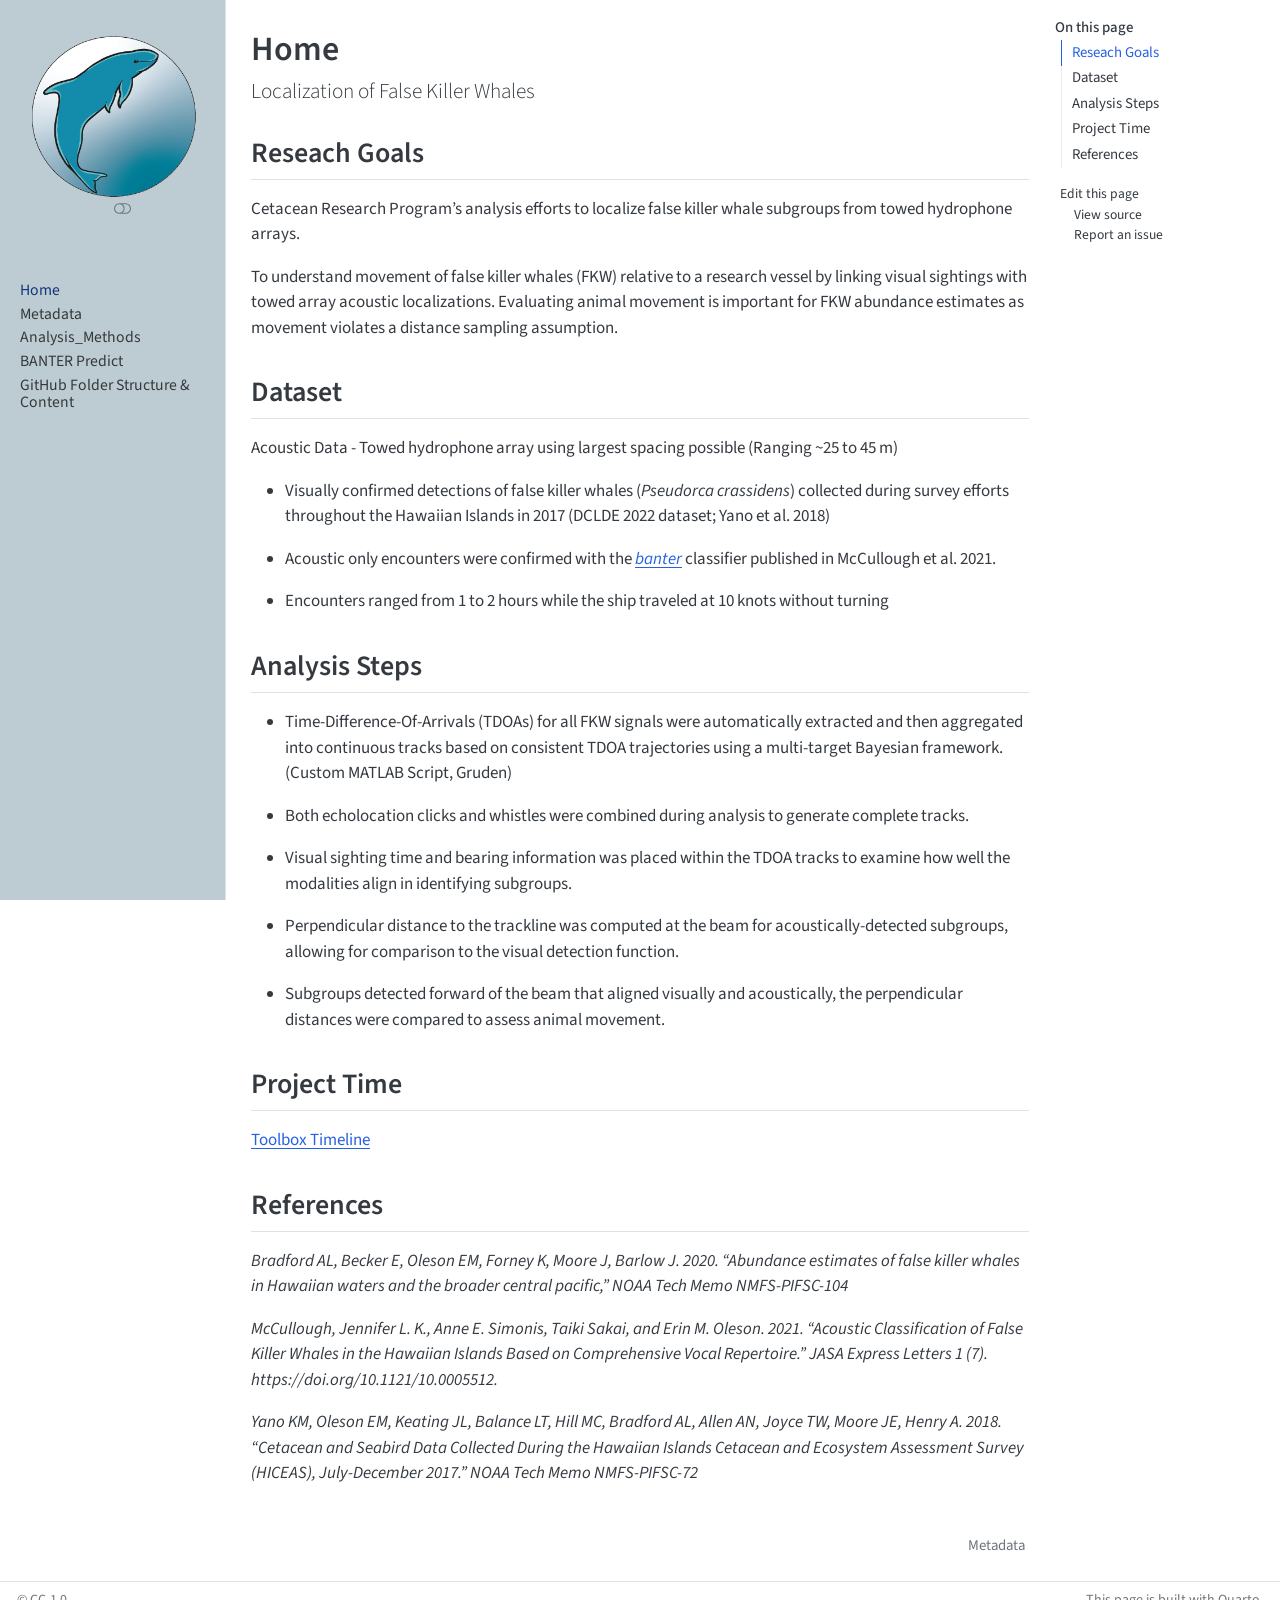
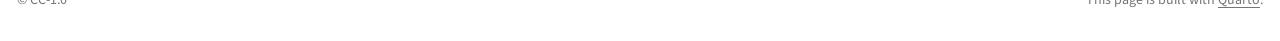
==== index.html @ 3f6ac096 "Built site for gh-pages" ====
<!DOCTYPE html>
<html xmlns="http://www.w3.org/1999/xhtml" lang="en" xml:lang="en"><head>

<meta charset="utf-8">
<meta name="generator" content="quarto-1.6.42">

<meta name="viewport" content="width=device-width, initial-scale=1.0, user-scalable=yes">


<title>Home – CRP_PC_TowedArray</title>
<style>
code{white-space: pre-wrap;}
span.smallcaps{font-variant: small-caps;}
div.columns{display: flex; gap: min(4vw, 1.5em);}
div.column{flex: auto; overflow-x: auto;}
div.hanging-indent{margin-left: 1.5em; text-indent: -1.5em;}
ul.task-list{list-style: none;}
ul.task-list li input[type="checkbox"] {
  width: 0.8em;
  margin: 0 0.8em 0.2em -1em; /* quarto-specific, see https://github.com/quarto-dev/quarto-cli/issues/4556 */ 
  vertical-align: middle;
}
</style>


<script src="site_libs/quarto-nav/quarto-nav.js"></script>
<script src="site_libs/clipboard/clipboard.min.js"></script>
<script src="site_libs/quarto-search/autocomplete.umd.js"></script>
<script src="site_libs/quarto-search/fuse.min.js"></script>
<script src="site_libs/quarto-search/quarto-search.js"></script>
<meta name="quarto:offset" content="./">
<link href="./content/Metadata.html" rel="next">
<link href="./images/favicon.ico" rel="icon">
<script src="site_libs/quarto-html/quarto.js"></script>
<script src="site_libs/quarto-html/popper.min.js"></script>
<script src="site_libs/quarto-html/tippy.umd.min.js"></script>
<script src="site_libs/quarto-html/anchor.min.js"></script>
<link href="site_libs/quarto-html/tippy.css" rel="stylesheet">
<link href="site_libs/quarto-html/quarto-syntax-highlighting-2f5df379a58b258e96c21c0638c20c03.css" rel="stylesheet" class="quarto-color-scheme" id="quarto-text-highlighting-styles">
<link href="site_libs/quarto-html/quarto-syntax-highlighting-dark-b53751a350365c71b6c909e95f209ed1.css" rel="prefetch" class="quarto-color-scheme quarto-color-alternate" id="quarto-text-highlighting-styles">
<script src="site_libs/bootstrap/bootstrap.min.js"></script>
<link href="site_libs/bootstrap/bootstrap-icons.css" rel="stylesheet">
<link href="site_libs/bootstrap/bootstrap-c954434390cb02e179eb12a28457c295.min.css" rel="stylesheet" append-hash="true" class="quarto-color-scheme" id="quarto-bootstrap" data-mode="light">
<link href="site_libs/bootstrap/bootstrap-dark-0045eb1c33f61f19c2496553aa0e9380.min.css" rel="prefetch" append-hash="true" class="quarto-color-scheme quarto-color-alternate" id="quarto-bootstrap" data-mode="dark">
<script id="quarto-search-options" type="application/json">{
  "location": "sidebar",
  "copy-button": false,
  "collapse-after": 3,
  "panel-placement": "start",
  "type": "textbox",
  "limit": 50,
  "keyboard-shortcut": [
    "f",
    "/",
    "s"
  ],
  "show-item-context": false,
  "language": {
    "search-no-results-text": "No results",
    "search-matching-documents-text": "matching documents",
    "search-copy-link-title": "Copy link to search",
    "search-hide-matches-text": "Hide additional matches",
    "search-more-match-text": "more match in this document",
    "search-more-matches-text": "more matches in this document",
    "search-clear-button-title": "Clear",
    "search-text-placeholder": "",
    "search-detached-cancel-button-title": "Cancel",
    "search-submit-button-title": "Submit",
    "search-label": "Search"
  }
}</script>


</head>

<body class="nav-sidebar docked">

<div id="quarto-search-results"></div>
  <header id="quarto-header" class="headroom fixed-top">
  <nav class="quarto-secondary-nav">
    <div class="container-fluid d-flex">
      <button type="button" class="quarto-btn-toggle btn" data-bs-toggle="collapse" role="button" data-bs-target=".quarto-sidebar-collapse-item" aria-controls="quarto-sidebar" aria-expanded="false" aria-label="Toggle sidebar navigation" onclick="if (window.quartoToggleHeadroom) { window.quartoToggleHeadroom(); }">
        <i class="bi bi-layout-text-sidebar-reverse"></i>
      </button>
        <nav class="quarto-page-breadcrumbs" aria-label="breadcrumb"><ol class="breadcrumb"><li class="breadcrumb-item"><a href="./index.html">Home</a></li></ol></nav>
        <a class="flex-grow-1" role="navigation" data-bs-toggle="collapse" data-bs-target=".quarto-sidebar-collapse-item" aria-controls="quarto-sidebar" aria-expanded="false" aria-label="Toggle sidebar navigation" onclick="if (window.quartoToggleHeadroom) { window.quartoToggleHeadroom(); }">      
        </a>
      <button type="button" class="btn quarto-search-button" aria-label="Search" onclick="window.quartoOpenSearch();">
        <i class="bi bi-search"></i>
      </button>
    </div>
  </nav>
</header>
<!-- content -->
<div id="quarto-content" class="quarto-container page-columns page-rows-contents page-layout-full">
<!-- sidebar -->
  <nav id="quarto-sidebar" class="sidebar collapse collapse-horizontal quarto-sidebar-collapse-item sidebar-navigation docked overflow-auto">
    <div class="pt-lg-2 mt-2 text-center sidebar-header">
      <a href="./index.html" class="sidebar-logo-link">
      <img src="./images/FKW_OnlyWRing.png" alt="" class="sidebar-logo py-0 d-lg-inline d-none">
      </a>
      <div class="sidebar-tools-main tools-wide">
    <a href="https://www.fisheries.noaa.gov/pacific-islands/population-assessments/passive-acoustics-pacific-islands" title="NOAA Fisheries PIFSC - Passive Acoustic Monitoring" class="quarto-navigation-tool px-1" aria-label="NOAA Fisheries PIFSC - Passive Acoustic Monitoring" target="_blank"><i class="bi bi-globe"></i></a>
    <a href="https://github.com/SAEL-SWFSC/PAM_template_ResearchCompendium" title="NMFS PAM SI Research Compendium Template" class="quarto-navigation-tool px-1" aria-label="NMFS PAM SI Research Compendium Template" target="_blank"><i class="bi bi-github"></i></a>
  <a href="" class="quarto-color-scheme-toggle quarto-navigation-tool  px-1" onclick="window.quartoToggleColorScheme(); return false;" title="Toggle dark mode"><i class="bi"></i></a>
</div>
      </div>
        <div class="mt-2 flex-shrink-0 align-items-center">
        <div class="sidebar-search">
        <div id="quarto-search" class="" title="Search"></div>
        </div>
        </div>
    <div class="sidebar-menu-container"> 
    <ul class="list-unstyled mt-1">
        <li class="sidebar-item">
  <div class="sidebar-item-container"> 
  <a href="./index.html" class="sidebar-item-text sidebar-link active">
 <span class="menu-text">Home</span></a>
  </div>
</li>
        <li class="sidebar-item">
  <div class="sidebar-item-container"> 
  <a href="./content/Metadata.html" class="sidebar-item-text sidebar-link">
 <span class="menu-text">Metadata</span></a>
  </div>
</li>
        <li class="sidebar-item">
  <div class="sidebar-item-container"> 
  <a href="./content/Analysis_Methods.html" class="sidebar-item-text sidebar-link">
 <span class="menu-text">Analysis_Methods</span></a>
  </div>
</li>
        <li class="sidebar-item">
  <div class="sidebar-item-container"> 
  <a href="./content/BANTER_Predict.html" class="sidebar-item-text sidebar-link">
 <span class="menu-text">BANTER Predict</span></a>
  </div>
</li>
        <li class="sidebar-item">
  <div class="sidebar-item-container"> 
  <a href="./content/folderStructure.html" class="sidebar-item-text sidebar-link">
 <span class="menu-text">GitHub Folder Structure &amp; Content</span></a>
  </div>
</li>
    </ul>
    </div>
</nav>
<div id="quarto-sidebar-glass" class="quarto-sidebar-collapse-item" data-bs-toggle="collapse" data-bs-target=".quarto-sidebar-collapse-item"></div>
<!-- margin-sidebar -->
    <div id="quarto-margin-sidebar" class="sidebar margin-sidebar">
        <nav id="TOC" role="doc-toc" class="toc-active">
    <h2 id="toc-title">On this page</h2>
   
  <ul>
  <li><a href="#reseach-goals" id="toc-reseach-goals" class="nav-link active" data-scroll-target="#reseach-goals">Reseach Goals</a></li>
  <li><a href="#dataset" id="toc-dataset" class="nav-link" data-scroll-target="#dataset">Dataset</a></li>
  <li><a href="#analysis-steps" id="toc-analysis-steps" class="nav-link" data-scroll-target="#analysis-steps">Analysis Steps</a></li>
  <li><a href="#project-time" id="toc-project-time" class="nav-link" data-scroll-target="#project-time">Project Time</a></li>
  <li><a href="#references" id="toc-references" class="nav-link" data-scroll-target="#references">References</a></li>
  </ul>
<div class="toc-actions"><ul><li><a href="https://github.com/noaa-pifsc/CRP_PC_TowedArray/edit/main/index.qmd" class="toc-action"><i class="bi bi-github"></i>Edit this page</a></li><li><a href="https://github.com/noaa-pifsc/CRP_PC_TowedArray/blob/main/index.qmd" class="toc-action"><i class="bi empty"></i>View source</a></li><li><a href="https://github.com/noaa-pifsc/CRP_PC_TowedArray/issues/new" class="toc-action"><i class="bi empty"></i>Report an issue</a></li></ul></div></nav>
    </div>
<!-- main -->
<main class="content column-body" id="quarto-document-content">

<header id="title-block-header" class="quarto-title-block default">
<div class="quarto-title">
<h1 class="title">Home</h1>
<p class="subtitle lead">Localization of False Killer Whales</p>
</div>



<div class="quarto-title-meta column-body">

    
  
    
  </div>
  


</header>


<section id="reseach-goals" class="level2">
<h2 class="anchored" data-anchor-id="reseach-goals">Reseach Goals</h2>
<p>Cetacean Research Program’s analysis efforts to localize false killer whale subgroups from towed hydrophone arrays.</p>
<p>To understand movement of false killer whales (FKW) relative to a research vessel by linking visual sightings with towed array acoustic localizations. Evaluating animal movement is important for FKW abundance estimates as movement violates a distance sampling assumption.</p>
</section>
<section id="dataset" class="level2">
<h2 class="anchored" data-anchor-id="dataset">Dataset</h2>
<p>Acoustic Data - Towed hydrophone array using largest spacing possible (Ranging ~25 to 45 m)</p>
<ul>
<li><p>Visually confirmed detections of false killer whales (<em>Pseudorca crassidens</em>) collected during survey efforts throughout the Hawaiian Islands in 2017 (DCLDE 2022 dataset; Yano et al.&nbsp;2018)</p></li>
<li><p>Acoustic only encounters were confirmed with the <a href="https://github.com/EricArcher/banter" target="_blank"><em>banter</em></a> classifier published in McCullough et al.&nbsp;2021.</p></li>
<li><p>Encounters ranged from 1 to 2 hours while the ship traveled at 10 knots without turning</p></li>
</ul>
</section>
<section id="analysis-steps" class="level2">
<h2 class="anchored" data-anchor-id="analysis-steps">Analysis Steps</h2>
<ul>
<li><p>Time-Difference-Of-Arrivals (TDOAs) for all FKW signals were automatically extracted and then aggregated into continuous tracks based on consistent TDOA trajectories using a multi-target Bayesian framework. (Custom MATLAB Script, Gruden)</p></li>
<li><p>Both echolocation clicks and whistles were combined during analysis to generate complete tracks.</p></li>
<li><p>Visual sighting time and bearing information was placed within the TDOA tracks to examine how well the modalities align in identifying subgroups.</p></li>
<li><p>Perpendicular distance to the trackline was computed at the beam for acoustically-detected subgroups, allowing for comparison to the visual detection function.</p></li>
<li><p>Subgroups detected forward of the beam that aligned visually and acoustically, the perpendicular distances were compared to assess animal movement.</p></li>
</ul>
</section>
<section id="project-time" class="level2">
<h2 class="anchored" data-anchor-id="project-time">Project Time</h2>
<p><a href="https://docs.google.com/spreadsheets/d/160qWi3AINYFSISzhsMcmii3Qch1bzGty5HJ6ZO4q4L4/edit?usp=sharing" target="_blank">Toolbox Timeline</a><br>
</p>
</section>
<section id="references" class="level2">
<h2 class="anchored" data-anchor-id="references">References</h2>
<p><em>Bradford AL, Becker E, Oleson EM, Forney K, Moore J, Barlow J. 2020. “Abundance estimates of false killer whales in Hawaiian waters and the broader central pacific,” NOAA Tech Memo NMFS-PIFSC-104</em></p>
<p><em>McCullough, Jennifer L. K., Anne E. Simonis, Taiki Sakai, and Erin M. Oleson. 2021. “Acoustic Classification of False Killer Whales in the Hawaiian Islands Based on Comprehensive Vocal Repertoire.” JASA Express Letters 1 (7). https://doi.org/10.1121/10.0005512.</em></p>
<p><em>Yano KM, Oleson EM, Keating JL, Balance LT, Hill MC, Bradford AL, Allen AN, Joyce TW, Moore JE, Henry A. 2018. “Cetacean and Seabird Data Collected During the Hawaiian Islands Cetacean and Ecosystem Assessment Survey (HICEAS), July-December 2017.” NOAA Tech Memo NMFS-PIFSC-72</em></p>


</section>

</main> <!-- /main -->
<script id="quarto-html-after-body" type="application/javascript">
window.document.addEventListener("DOMContentLoaded", function (event) {
  const toggleBodyColorMode = (bsSheetEl) => {
    const mode = bsSheetEl.getAttribute("data-mode");
    const bodyEl = window.document.querySelector("body");
    if (mode === "dark") {
      bodyEl.classList.add("quarto-dark");
      bodyEl.classList.remove("quarto-light");
    } else {
      bodyEl.classList.add("quarto-light");
      bodyEl.classList.remove("quarto-dark");
    }
  }
  const toggleBodyColorPrimary = () => {
    const bsSheetEl = window.document.querySelector("link#quarto-bootstrap");
    if (bsSheetEl) {
      toggleBodyColorMode(bsSheetEl);
    }
  }
  toggleBodyColorPrimary();  
  const disableStylesheet = (stylesheets) => {
    for (let i=0; i < stylesheets.length; i++) {
      const stylesheet = stylesheets[i];
      stylesheet.rel = 'prefetch';
    }
  }
  const enableStylesheet = (stylesheets) => {
    for (let i=0; i < stylesheets.length; i++) {
      const stylesheet = stylesheets[i];
      stylesheet.rel = 'stylesheet';
    }
  }
  const manageTransitions = (selector, allowTransitions) => {
    const els = window.document.querySelectorAll(selector);
    for (let i=0; i < els.length; i++) {
      const el = els[i];
      if (allowTransitions) {
        el.classList.remove('notransition');
      } else {
        el.classList.add('notransition');
      }
    }
  }
  const toggleGiscusIfUsed = (isAlternate, darkModeDefault) => {
    const baseTheme = document.querySelector('#giscus-base-theme')?.value ?? 'light';
    const alternateTheme = document.querySelector('#giscus-alt-theme')?.value ?? 'dark';
    let newTheme = '';
    if(darkModeDefault) {
      newTheme = isAlternate ? baseTheme : alternateTheme;
    } else {
      newTheme = isAlternate ? alternateTheme : baseTheme;
    }
    const changeGiscusTheme = () => {
      // From: https://github.com/giscus/giscus/issues/336
      const sendMessage = (message) => {
        const iframe = document.querySelector('iframe.giscus-frame');
        if (!iframe) return;
        iframe.contentWindow.postMessage({ giscus: message }, 'https://giscus.app');
      }
      sendMessage({
        setConfig: {
          theme: newTheme
        }
      });
    }
    const isGiscussLoaded = window.document.querySelector('iframe.giscus-frame') !== null;
    if (isGiscussLoaded) {
      changeGiscusTheme();
    }
  }
  const toggleColorMode = (alternate) => {
    // Switch the stylesheets
    const alternateStylesheets = window.document.querySelectorAll('link.quarto-color-scheme.quarto-color-alternate');
    manageTransitions('#quarto-margin-sidebar .nav-link', false);
    if (alternate) {
      enableStylesheet(alternateStylesheets);
      for (const sheetNode of alternateStylesheets) {
        if (sheetNode.id === "quarto-bootstrap") {
          toggleBodyColorMode(sheetNode);
        }
      }
    } else {
      disableStylesheet(alternateStylesheets);
      toggleBodyColorPrimary();
    }
    manageTransitions('#quarto-margin-sidebar .nav-link', true);
    // Switch the toggles
    const toggles = window.document.querySelectorAll('.quarto-color-scheme-toggle');
    for (let i=0; i < toggles.length; i++) {
      const toggle = toggles[i];
      if (toggle) {
        if (alternate) {
          toggle.classList.add("alternate");     
        } else {
          toggle.classList.remove("alternate");
        }
      }
    }
    // Hack to workaround the fact that safari doesn't
    // properly recolor the scrollbar when toggling (#1455)
    if (navigator.userAgent.indexOf('Safari') > 0 && navigator.userAgent.indexOf('Chrome') == -1) {
      manageTransitions("body", false);
      window.scrollTo(0, 1);
      setTimeout(() => {
        window.scrollTo(0, 0);
        manageTransitions("body", true);
      }, 40);  
    }
  }
  const isFileUrl = () => { 
    return window.location.protocol === 'file:';
  }
  const hasAlternateSentinel = () => {  
    let styleSentinel = getColorSchemeSentinel();
    if (styleSentinel !== null) {
      return styleSentinel === "alternate";
    } else {
      return false;
    }
  }
  const setStyleSentinel = (alternate) => {
    const value = alternate ? "alternate" : "default";
    if (!isFileUrl()) {
      window.localStorage.setItem("quarto-color-scheme", value);
    } else {
      localAlternateSentinel = value;
    }
  }
  const getColorSchemeSentinel = () => {
    if (!isFileUrl()) {
      const storageValue = window.localStorage.getItem("quarto-color-scheme");
      return storageValue != null ? storageValue : localAlternateSentinel;
    } else {
      return localAlternateSentinel;
    }
  }
  const darkModeDefault = false;
  let localAlternateSentinel = darkModeDefault ? 'alternate' : 'default';
  // Dark / light mode switch
  window.quartoToggleColorScheme = () => {
    // Read the current dark / light value 
    let toAlternate = !hasAlternateSentinel();
    toggleColorMode(toAlternate);
    setStyleSentinel(toAlternate);
    toggleGiscusIfUsed(toAlternate, darkModeDefault);
  };
  // Ensure there is a toggle, if there isn't float one in the top right
  if (window.document.querySelector('.quarto-color-scheme-toggle') === null) {
    const a = window.document.createElement('a');
    a.classList.add('top-right');
    a.classList.add('quarto-color-scheme-toggle');
    a.href = "";
    a.onclick = function() { try { window.quartoToggleColorScheme(); } catch {} return false; };
    const i = window.document.createElement("i");
    i.classList.add('bi');
    a.appendChild(i);
    window.document.body.appendChild(a);
  }
  // Switch to dark mode if need be
  if (hasAlternateSentinel()) {
    toggleColorMode(true);
  } else {
    toggleColorMode(false);
  }
  const icon = "";
  const anchorJS = new window.AnchorJS();
  anchorJS.options = {
    placement: 'right',
    icon: icon
  };
  anchorJS.add('.anchored');
  const isCodeAnnotation = (el) => {
    for (const clz of el.classList) {
      if (clz.startsWith('code-annotation-')) {                     
        return true;
      }
    }
    return false;
  }
  const onCopySuccess = function(e) {
    // button target
    const button = e.trigger;
    // don't keep focus
    button.blur();
    // flash "checked"
    button.classList.add('code-copy-button-checked');
    var currentTitle = button.getAttribute("title");
    button.setAttribute("title", "Copied!");
    let tooltip;
    if (window.bootstrap) {
      button.setAttribute("data-bs-toggle", "tooltip");
      button.setAttribute("data-bs-placement", "left");
      button.setAttribute("data-bs-title", "Copied!");
      tooltip = new bootstrap.Tooltip(button, 
        { trigger: "manual", 
          customClass: "code-copy-button-tooltip",
          offset: [0, -8]});
      tooltip.show();    
    }
    setTimeout(function() {
      if (tooltip) {
        tooltip.hide();
        button.removeAttribute("data-bs-title");
        button.removeAttribute("data-bs-toggle");
        button.removeAttribute("data-bs-placement");
      }
      button.setAttribute("title", currentTitle);
      button.classList.remove('code-copy-button-checked');
    }, 1000);
    // clear code selection
    e.clearSelection();
  }
  const getTextToCopy = function(trigger) {
      const codeEl = trigger.previousElementSibling.cloneNode(true);
      for (const childEl of codeEl.children) {
        if (isCodeAnnotation(childEl)) {
          childEl.remove();
        }
      }
      return codeEl.innerText;
  }
  const clipboard = new window.ClipboardJS('.code-copy-button:not([data-in-quarto-modal])', {
    text: getTextToCopy
  });
  clipboard.on('success', onCopySuccess);
  if (window.document.getElementById('quarto-embedded-source-code-modal')) {
    const clipboardModal = new window.ClipboardJS('.code-copy-button[data-in-quarto-modal]', {
      text: getTextToCopy,
      container: window.document.getElementById('quarto-embedded-source-code-modal')
    });
    clipboardModal.on('success', onCopySuccess);
  }
    var localhostRegex = new RegExp(/^(?:http|https):\/\/localhost\:?[0-9]*\//);
    var mailtoRegex = new RegExp(/^mailto:/);
      var filterRegex = new RegExp("https:\/\/scaling-robot-wgqml1r\.pages\.github\.io\/");
    var isInternal = (href) => {
        return filterRegex.test(href) || localhostRegex.test(href) || mailtoRegex.test(href);
    }
    // Inspect non-navigation links and adorn them if external
 	var links = window.document.querySelectorAll('a[href]:not(.nav-link):not(.navbar-brand):not(.toc-action):not(.sidebar-link):not(.sidebar-item-toggle):not(.pagination-link):not(.no-external):not([aria-hidden]):not(.dropdown-item):not(.quarto-navigation-tool):not(.about-link)');
    for (var i=0; i<links.length; i++) {
      const link = links[i];
      if (!isInternal(link.href)) {
        // undo the damage that might have been done by quarto-nav.js in the case of
        // links that we want to consider external
        if (link.dataset.originalHref !== undefined) {
          link.href = link.dataset.originalHref;
        }
      }
    }
  function tippyHover(el, contentFn, onTriggerFn, onUntriggerFn) {
    const config = {
      allowHTML: true,
      maxWidth: 500,
      delay: 100,
      arrow: false,
      appendTo: function(el) {
          return el.parentElement;
      },
      interactive: true,
      interactiveBorder: 10,
      theme: 'quarto',
      placement: 'bottom-start',
    };
    if (contentFn) {
      config.content = contentFn;
    }
    if (onTriggerFn) {
      config.onTrigger = onTriggerFn;
    }
    if (onUntriggerFn) {
      config.onUntrigger = onUntriggerFn;
    }
    window.tippy(el, config); 
  }
  const noterefs = window.document.querySelectorAll('a[role="doc-noteref"]');
  for (var i=0; i<noterefs.length; i++) {
    const ref = noterefs[i];
    tippyHover(ref, function() {
      // use id or data attribute instead here
      let href = ref.getAttribute('data-footnote-href') || ref.getAttribute('href');
      try { href = new URL(href).hash; } catch {}
      const id = href.replace(/^#\/?/, "");
      const note = window.document.getElementById(id);
      if (note) {
        return note.innerHTML;
      } else {
        return "";
      }
    });
  }
  const xrefs = window.document.querySelectorAll('a.quarto-xref');
  const processXRef = (id, note) => {
    // Strip column container classes
    const stripColumnClz = (el) => {
      el.classList.remove("page-full", "page-columns");
      if (el.children) {
        for (const child of el.children) {
          stripColumnClz(child);
        }
      }
    }
    stripColumnClz(note)
    if (id === null || id.startsWith('sec-')) {
      // Special case sections, only their first couple elements
      const container = document.createElement("div");
      if (note.children && note.children.length > 2) {
        container.appendChild(note.children[0].cloneNode(true));
        for (let i = 1; i < note.children.length; i++) {
          const child = note.children[i];
          if (child.tagName === "P" && child.innerText === "") {
            continue;
          } else {
            container.appendChild(child.cloneNode(true));
            break;
          }
        }
        if (window.Quarto?.typesetMath) {
          window.Quarto.typesetMath(container);
        }
        return container.innerHTML
      } else {
        if (window.Quarto?.typesetMath) {
          window.Quarto.typesetMath(note);
        }
        return note.innerHTML;
      }
    } else {
      // Remove any anchor links if they are present
      const anchorLink = note.querySelector('a.anchorjs-link');
      if (anchorLink) {
        anchorLink.remove();
      }
      if (window.Quarto?.typesetMath) {
        window.Quarto.typesetMath(note);
      }
      if (note.classList.contains("callout")) {
        return note.outerHTML;
      } else {
        return note.innerHTML;
      }
    }
  }
  for (var i=0; i<xrefs.length; i++) {
    const xref = xrefs[i];
    tippyHover(xref, undefined, function(instance) {
      instance.disable();
      let url = xref.getAttribute('href');
      let hash = undefined; 
      if (url.startsWith('#')) {
        hash = url;
      } else {
        try { hash = new URL(url).hash; } catch {}
      }
      if (hash) {
        const id = hash.replace(/^#\/?/, "");
        const note = window.document.getElementById(id);
        if (note !== null) {
          try {
            const html = processXRef(id, note.cloneNode(true));
            instance.setContent(html);
          } finally {
            instance.enable();
            instance.show();
          }
        } else {
          // See if we can fetch this
          fetch(url.split('#')[0])
          .then(res => res.text())
          .then(html => {
            const parser = new DOMParser();
            const htmlDoc = parser.parseFromString(html, "text/html");
            const note = htmlDoc.getElementById(id);
            if (note !== null) {
              const html = processXRef(id, note);
              instance.setContent(html);
            } 
          }).finally(() => {
            instance.enable();
            instance.show();
          });
        }
      } else {
        // See if we can fetch a full url (with no hash to target)
        // This is a special case and we should probably do some content thinning / targeting
        fetch(url)
        .then(res => res.text())
        .then(html => {
          const parser = new DOMParser();
          const htmlDoc = parser.parseFromString(html, "text/html");
          const note = htmlDoc.querySelector('main.content');
          if (note !== null) {
            // This should only happen for chapter cross references
            // (since there is no id in the URL)
            // remove the first header
            if (note.children.length > 0 && note.children[0].tagName === "HEADER") {
              note.children[0].remove();
            }
            const html = processXRef(null, note);
            instance.setContent(html);
          } 
        }).finally(() => {
          instance.enable();
          instance.show();
        });
      }
    }, function(instance) {
    });
  }
      let selectedAnnoteEl;
      const selectorForAnnotation = ( cell, annotation) => {
        let cellAttr = 'data-code-cell="' + cell + '"';
        let lineAttr = 'data-code-annotation="' +  annotation + '"';
        const selector = 'span[' + cellAttr + '][' + lineAttr + ']';
        return selector;
      }
      const selectCodeLines = (annoteEl) => {
        const doc = window.document;
        const targetCell = annoteEl.getAttribute("data-target-cell");
        const targetAnnotation = annoteEl.getAttribute("data-target-annotation");
        const annoteSpan = window.document.querySelector(selectorForAnnotation(targetCell, targetAnnotation));
        const lines = annoteSpan.getAttribute("data-code-lines").split(",");
        const lineIds = lines.map((line) => {
          return targetCell + "-" + line;
        })
        let top = null;
        let height = null;
        let parent = null;
        if (lineIds.length > 0) {
            //compute the position of the single el (top and bottom and make a div)
            const el = window.document.getElementById(lineIds[0]);
            top = el.offsetTop;
            height = el.offsetHeight;
            parent = el.parentElement.parentElement;
          if (lineIds.length > 1) {
            const lastEl = window.document.getElementById(lineIds[lineIds.length - 1]);
            const bottom = lastEl.offsetTop + lastEl.offsetHeight;
            height = bottom - top;
          }
          if (top !== null && height !== null && parent !== null) {
            // cook up a div (if necessary) and position it 
            let div = window.document.getElementById("code-annotation-line-highlight");
            if (div === null) {
              div = window.document.createElement("div");
              div.setAttribute("id", "code-annotation-line-highlight");
              div.style.position = 'absolute';
              parent.appendChild(div);
            }
            div.style.top = top - 2 + "px";
            div.style.height = height + 4 + "px";
            div.style.left = 0;
            let gutterDiv = window.document.getElementById("code-annotation-line-highlight-gutter");
            if (gutterDiv === null) {
              gutterDiv = window.document.createElement("div");
              gutterDiv.setAttribute("id", "code-annotation-line-highlight-gutter");
              gutterDiv.style.position = 'absolute';
              const codeCell = window.document.getElementById(targetCell);
              const gutter = codeCell.querySelector('.code-annotation-gutter');
              gutter.appendChild(gutterDiv);
            }
            gutterDiv.style.top = top - 2 + "px";
            gutterDiv.style.height = height + 4 + "px";
          }
          selectedAnnoteEl = annoteEl;
        }
      };
      const unselectCodeLines = () => {
        const elementsIds = ["code-annotation-line-highlight", "code-annotation-line-highlight-gutter"];
        elementsIds.forEach((elId) => {
          const div = window.document.getElementById(elId);
          if (div) {
            div.remove();
          }
        });
        selectedAnnoteEl = undefined;
      };
        // Handle positioning of the toggle
    window.addEventListener(
      "resize",
      throttle(() => {
        elRect = undefined;
        if (selectedAnnoteEl) {
          selectCodeLines(selectedAnnoteEl);
        }
      }, 10)
    );
    function throttle(fn, ms) {
    let throttle = false;
    let timer;
      return (...args) => {
        if(!throttle) { // first call gets through
            fn.apply(this, args);
            throttle = true;
        } else { // all the others get throttled
            if(timer) clearTimeout(timer); // cancel #2
            timer = setTimeout(() => {
              fn.apply(this, args);
              timer = throttle = false;
            }, ms);
        }
      };
    }
      // Attach click handler to the DT
      const annoteDls = window.document.querySelectorAll('dt[data-target-cell]');
      for (const annoteDlNode of annoteDls) {
        annoteDlNode.addEventListener('click', (event) => {
          const clickedEl = event.target;
          if (clickedEl !== selectedAnnoteEl) {
            unselectCodeLines();
            const activeEl = window.document.querySelector('dt[data-target-cell].code-annotation-active');
            if (activeEl) {
              activeEl.classList.remove('code-annotation-active');
            }
            selectCodeLines(clickedEl);
            clickedEl.classList.add('code-annotation-active');
          } else {
            // Unselect the line
            unselectCodeLines();
            clickedEl.classList.remove('code-annotation-active');
          }
        });
      }
  const findCites = (el) => {
    const parentEl = el.parentElement;
    if (parentEl) {
      const cites = parentEl.dataset.cites;
      if (cites) {
        return {
          el,
          cites: cites.split(' ')
        };
      } else {
        return findCites(el.parentElement)
      }
    } else {
      return undefined;
    }
  };
  var bibliorefs = window.document.querySelectorAll('a[role="doc-biblioref"]');
  for (var i=0; i<bibliorefs.length; i++) {
    const ref = bibliorefs[i];
    const citeInfo = findCites(ref);
    if (citeInfo) {
      tippyHover(citeInfo.el, function() {
        var popup = window.document.createElement('div');
        citeInfo.cites.forEach(function(cite) {
          var citeDiv = window.document.createElement('div');
          citeDiv.classList.add('hanging-indent');
          citeDiv.classList.add('csl-entry');
          var biblioDiv = window.document.getElementById('ref-' + cite);
          if (biblioDiv) {
            citeDiv.innerHTML = biblioDiv.innerHTML;
          }
          popup.appendChild(citeDiv);
        });
        return popup.innerHTML;
      });
    }
  }
});
</script>
<nav class="page-navigation column-body">
  <div class="nav-page nav-page-previous">
  </div>
  <div class="nav-page nav-page-next">
      <a href="./content/Metadata.html" class="pagination-link" aria-label="Metadata">
        <span class="nav-page-text">Metadata</span> <i class="bi bi-arrow-right-short"></i>
      </a>
  </div>
</nav>
</div> <!-- /content -->
<footer class="footer">
  <div class="nav-footer">
    <div class="nav-footer-left">
<p>© CC-1.0</p>
</div>   
    <div class="nav-footer-center">
      &nbsp;
    <div class="toc-actions d-sm-block d-md-none"><ul><li><a href="https://github.com/noaa-pifsc/CRP_PC_TowedArray/edit/main/index.qmd" class="toc-action"><i class="bi bi-github"></i>Edit this page</a></li><li><a href="https://github.com/noaa-pifsc/CRP_PC_TowedArray/blob/main/index.qmd" class="toc-action"><i class="bi empty"></i>View source</a></li><li><a href="https://github.com/noaa-pifsc/CRP_PC_TowedArray/issues/new" class="toc-action"><i class="bi empty"></i>Report an issue</a></li></ul></div></div>
    <div class="nav-footer-right">
<p>This page is built with <a href="https://quarto.org/">Quarto</a>.</p>
</div>
  </div>
</footer>




</body></html>
---- site_libs/quarto-html/tippy.css ----
.tippy-box[data-animation=fade][data-state=hidden]{opacity:0}[data-tippy-root]{max-width:calc(100vw - 10px)}.tippy-box{position:relative;background-color:#333;color:#fff;border-radius:4px;font-size:14px;line-height:1.4;white-space:normal;outline:0;transition-property:transform,visibility,opacity}.tippy-box[data-placement^=top]>.tippy-arrow{bottom:0}.tippy-box[data-placement^=top]>.tippy-arrow:before{bottom:-7px;left:0;border-width:8px 8px 0;border-top-color:initial;transform-origin:center top}.tippy-box[data-placement^=bottom]>.tippy-arrow{top:0}.tippy-box[data-placement^=bottom]>.tippy-arrow:before{top:-7px;left:0;border-width:0 8px 8px;border-bottom-color:initial;transform-origin:center bottom}.tippy-box[data-placement^=left]>.tippy-arrow{right:0}.tippy-box[data-placement^=left]>.tippy-arrow:before{border-width:8px 0 8px 8px;border-left-color:initial;right:-7px;transform-origin:center left}.tippy-box[data-placement^=right]>.tippy-arrow{left:0}.tippy-box[data-placement^=right]>.tippy-arrow:before{left:-7px;border-width:8px 8px 8px 0;border-right-color:initial;transform-origin:center right}.tippy-box[data-inertia][data-state=visible]{transition-timing-function:cubic-bezier(.54,1.5,.38,1.11)}.tippy-arrow{width:16px;height:16px;color:#333}.tippy-arrow:before{content:"";position:absolute;border-color:transparent;border-style:solid}.tippy-content{position:relative;padding:5px 9px;z-index:1}
---- site_libs/quarto-html/quarto-syntax-highlighting-2f5df379a58b258e96c21c0638c20c03.css ----
/* quarto syntax highlight colors */
:root {
  --quarto-hl-ot-color: #003B4F;
  --quarto-hl-at-color: #657422;
  --quarto-hl-ss-color: #20794D;
  --quarto-hl-an-color: #5E5E5E;
  --quarto-hl-fu-color: #4758AB;
  --quarto-hl-st-color: #20794D;
  --quarto-hl-cf-color: #003B4F;
  --quarto-hl-op-color: #5E5E5E;
  --quarto-hl-er-color: #AD0000;
  --quarto-hl-bn-color: #AD0000;
  --quarto-hl-al-color: #AD0000;
  --quarto-hl-va-color: #111111;
  --quarto-hl-bu-color: inherit;
  --quarto-hl-ex-color: inherit;
  --quarto-hl-pp-color: #AD0000;
  --quarto-hl-in-color: #5E5E5E;
  --quarto-hl-vs-color: #20794D;
  --quarto-hl-wa-color: #5E5E5E;
  --quarto-hl-do-color: #5E5E5E;
  --quarto-hl-im-color: #00769E;
  --quarto-hl-ch-color: #20794D;
  --quarto-hl-dt-color: #AD0000;
  --quarto-hl-fl-color: #AD0000;
  --quarto-hl-co-color: #5E5E5E;
  --quarto-hl-cv-color: #5E5E5E;
  --quarto-hl-cn-color: #8f5902;
  --quarto-hl-sc-color: #5E5E5E;
  --quarto-hl-dv-color: #AD0000;
  --quarto-hl-kw-color: #003B4F;
}

/* other quarto variables */
:root {
  --quarto-font-monospace: SFMono-Regular, Menlo, Monaco, Consolas, "Liberation Mono", "Courier New", monospace;
}

pre > code.sourceCode > span {
  color: #003B4F;
}

code span {
  color: #003B4F;
}

code.sourceCode > span {
  color: #003B4F;
}

div.sourceCode,
div.sourceCode pre.sourceCode {
  color: #003B4F;
}

code span.ot {
  color: #003B4F;
  font-style: inherit;
}

code span.at {
  color: #657422;
  font-style: inherit;
}

code span.ss {
  color: #20794D;
  font-style: inherit;
}

code span.an {
  color: #5E5E5E;
  font-style: inherit;
}

code span.fu {
  color: #4758AB;
  font-style: inherit;
}

code span.st {
  color: #20794D;
  font-style: inherit;
}

code span.cf {
  color: #003B4F;
  font-weight: bold;
  font-style: inherit;
}

code span.op {
  color: #5E5E5E;
  font-style: inherit;
}

code span.er {
  color: #AD0000;
  font-style: inherit;
}

code span.bn {
  color: #AD0000;
  font-style: inherit;
}

code span.al {
  color: #AD0000;
  font-style: inherit;
}

code span.va {
  color: #111111;
  font-style: inherit;
}

code span.bu {
  font-style: inherit;
}

code span.ex {
  font-style: inherit;
}

code span.pp {
  color: #AD0000;
  font-style: inherit;
}

code span.in {
  color: #5E5E5E;
  font-style: inherit;
}

code span.vs {
  color: #20794D;
  font-style: inherit;
}

code span.wa {
  color: #5E5E5E;
  font-style: italic;
}

code span.do {
  color: #5E5E5E;
  font-style: italic;
}

code span.im {
  color: #00769E;
  font-style: inherit;
}

code span.ch {
  color: #20794D;
  font-style: inherit;
}

code span.dt {
  color: #AD0000;
  font-style: inherit;
}

code span.fl {
  color: #AD0000;
  font-style: inherit;
}

code span.co {
  color: #5E5E5E;
  font-style: inherit;
}

code span.cv {
  color: #5E5E5E;
  font-style: italic;
}

code span.cn {
  color: #8f5902;
  font-style: inherit;
}

code span.sc {
  color: #5E5E5E;
  font-style: inherit;
}

code span.dv {
  color: #AD0000;
  font-style: inherit;
}

code span.kw {
  color: #003B4F;
  font-weight: bold;
  font-style: inherit;
}

.prevent-inlining {
  content: "</";
}

/*# sourceMappingURL=35eb38a806ee71ea6d2563be2308c832.css.map */
---- site_libs/quarto-html/quarto-syntax-highlighting-dark-b53751a350365c71b6c909e95f209ed1.css ----
/* quarto syntax highlight colors */
:root {
  --quarto-hl-al-color: #f07178;
  --quarto-hl-an-color: #d4d0ab;
  --quarto-hl-at-color: #00e0e0;
  --quarto-hl-bn-color: #d4d0ab;
  --quarto-hl-bu-color: #abe338;
  --quarto-hl-ch-color: #abe338;
  --quarto-hl-co-color: #f8f8f2;
  --quarto-hl-cv-color: #ffd700;
  --quarto-hl-cn-color: #ffd700;
  --quarto-hl-cf-color: #ffa07a;
  --quarto-hl-dt-color: #ffa07a;
  --quarto-hl-dv-color: #d4d0ab;
  --quarto-hl-do-color: #f8f8f2;
  --quarto-hl-er-color: #f07178;
  --quarto-hl-ex-color: #00e0e0;
  --quarto-hl-fl-color: #d4d0ab;
  --quarto-hl-fu-color: #ffa07a;
  --quarto-hl-im-color: #abe338;
  --quarto-hl-in-color: #d4d0ab;
  --quarto-hl-kw-color: #ffa07a;
  --quarto-hl-op-color: #ffa07a;
  --quarto-hl-ot-color: #00e0e0;
  --quarto-hl-pp-color: #dcc6e0;
  --quarto-hl-re-color: #00e0e0;
  --quarto-hl-sc-color: #abe338;
  --quarto-hl-ss-color: #abe338;
  --quarto-hl-st-color: #abe338;
  --quarto-hl-va-color: #00e0e0;
  --quarto-hl-vs-color: #abe338;
  --quarto-hl-wa-color: #dcc6e0;
}

/* other quarto variables */
:root {
  --quarto-font-monospace: SFMono-Regular, Menlo, Monaco, Consolas, "Liberation Mono", "Courier New", monospace;
}

code span.al {
  background-color: #2a0f15;
  font-weight: bold;
  color: #f07178;
}

code span.an {
  color: #d4d0ab;
}

code span.at {
  color: #00e0e0;
}

code span.bn {
  color: #d4d0ab;
}

code span.bu {
  color: #abe338;
}

code span.ch {
  color: #abe338;
}

code span.co {
  font-style: italic;
  color: #f8f8f2;
}

code span.cv {
  color: #ffd700;
}

code span.cn {
  color: #ffd700;
}

code span.cf {
  font-weight: bold;
  color: #ffa07a;
}

code span.dt {
  color: #ffa07a;
}

code span.dv {
  color: #d4d0ab;
}

code span.do {
  color: #f8f8f2;
}

code span.er {
  color: #f07178;
  text-decoration: underline;
}

code span.ex {
  font-weight: bold;
  color: #00e0e0;
}

code span.fl {
  color: #d4d0ab;
}

code span.fu {
  color: #ffa07a;
}

code span.im {
  color: #abe338;
}

code span.in {
  color: #d4d0ab;
}

code span.kw {
  font-weight: bold;
  color: #ffa07a;
}

pre > code.sourceCode > span {
  color: #f8f8f2;
}

code span {
  color: #f8f8f2;
}

code.sourceCode > span {
  color: #f8f8f2;
}

div.sourceCode,
div.sourceCode pre.sourceCode {
  color: #f8f8f2;
}

code span.op {
  color: #ffa07a;
}

code span.ot {
  color: #00e0e0;
}

code span.pp {
  color: #dcc6e0;
}

code span.re {
  background-color: #f8f8f2;
  color: #00e0e0;
}

code span.sc {
  color: #abe338;
}

code span.ss {
  color: #abe338;
}

code span.st {
  color: #abe338;
}

code span.va {
  color: #00e0e0;
}

code span.vs {
  color: #abe338;
}

code span.wa {
  color: #dcc6e0;
}

.prevent-inlining {
  content: "</";
}

/*# sourceMappingURL=ef095d06243fb944689b9469f3a5590a.css.map */
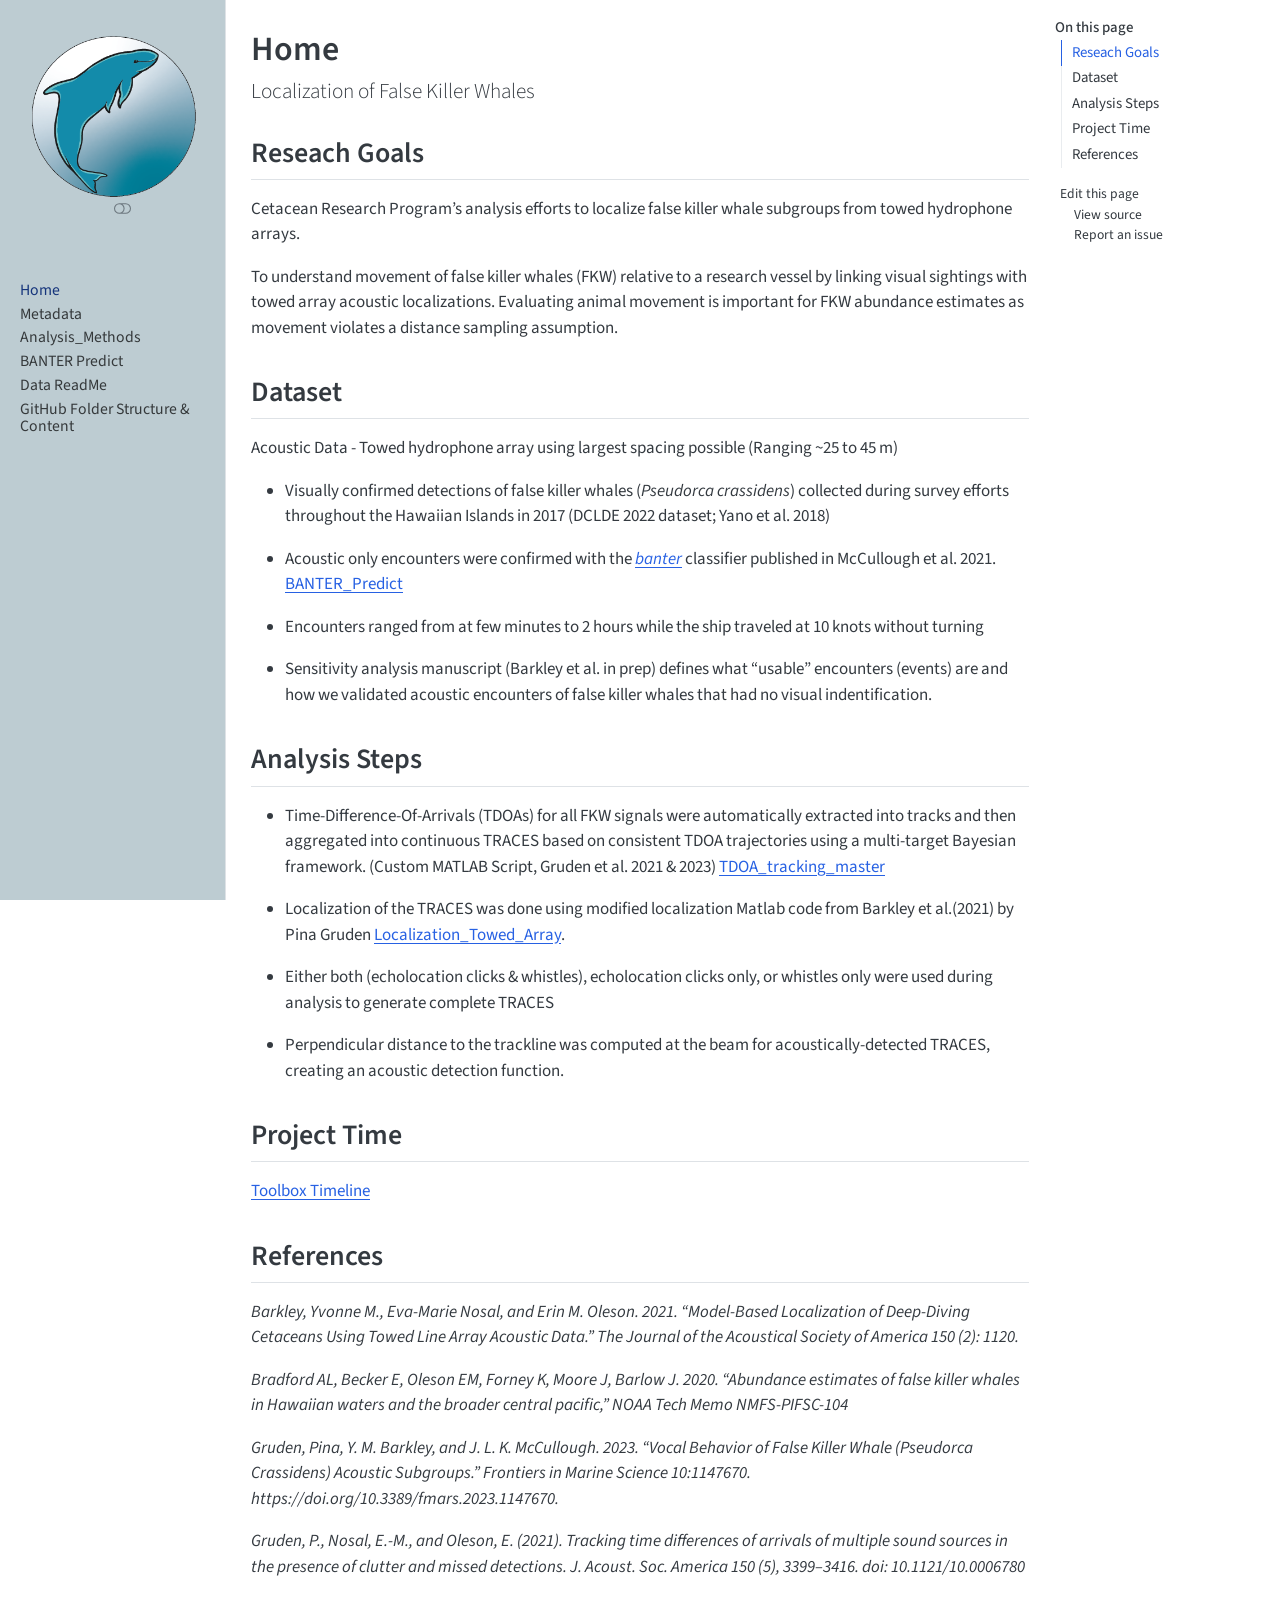
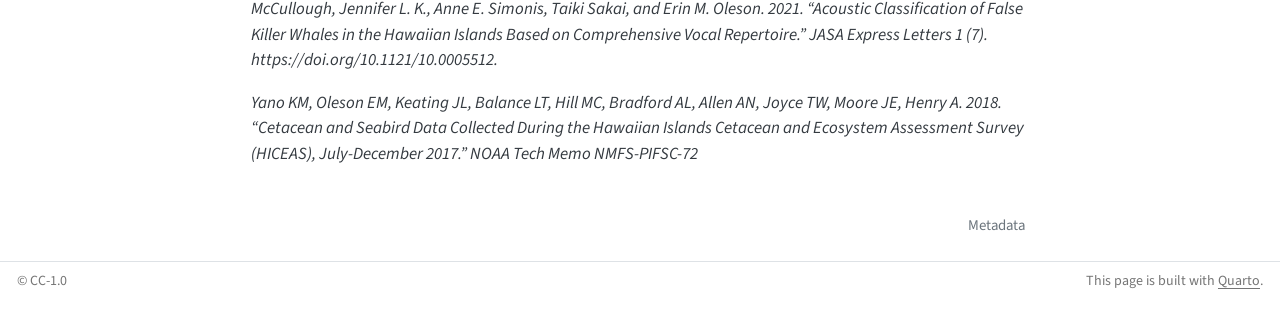
==== commit 23c615e7: "Built site for gh-pages" ====
--- a/index.html
+++ b/index.html
@@ -2,7 +2,7 @@
 <html xmlns="http://www.w3.org/1999/xhtml" lang="en" xml:lang="en"><head>
 
 <meta charset="utf-8">
-<meta name="generator" content="quarto-1.6.42">
+<meta name="generator" content="quarto-1.7.31">
 
 <meta name="viewport" content="width=device-width, initial-scale=1.0, user-scalable=yes">
 
@@ -31,17 +31,20 @@
 <meta name="quarto:offset" content="./">
 <link href="./content/Metadata.html" rel="next">
 <link href="./images/favicon.ico" rel="icon">
-<script src="site_libs/quarto-html/quarto.js"></script>
+<script src="site_libs/quarto-html/quarto.js" type="module"></script>
+<script src="site_libs/quarto-html/tabsets/tabsets.js" type="module"></script>
 <script src="site_libs/quarto-html/popper.min.js"></script>
 <script src="site_libs/quarto-html/tippy.umd.min.js"></script>
 <script src="site_libs/quarto-html/anchor.min.js"></script>
 <link href="site_libs/quarto-html/tippy.css" rel="stylesheet">
-<link href="site_libs/quarto-html/quarto-syntax-highlighting-2f5df379a58b258e96c21c0638c20c03.css" rel="stylesheet" class="quarto-color-scheme" id="quarto-text-highlighting-styles">
-<link href="site_libs/quarto-html/quarto-syntax-highlighting-dark-b53751a350365c71b6c909e95f209ed1.css" rel="prefetch" class="quarto-color-scheme quarto-color-alternate" id="quarto-text-highlighting-styles">
+<link href="site_libs/quarto-html/quarto-syntax-highlighting-e1a5c8363afafaef2c763b6775fbf3ca.css" rel="stylesheet" class="quarto-color-scheme" id="quarto-text-highlighting-styles">
+<link href="site_libs/quarto-html/quarto-syntax-highlighting-dark-8ef56b68f8fa1e9d2ba328e99e439f80.css" rel="stylesheet" class="quarto-color-scheme quarto-color-alternate" id="quarto-text-highlighting-styles">
+<link href="site_libs/quarto-html/quarto-syntax-highlighting-e1a5c8363afafaef2c763b6775fbf3ca.css" rel="stylesheet" class="quarto-color-scheme-extra" id="quarto-text-highlighting-styles">
 <script src="site_libs/bootstrap/bootstrap.min.js"></script>
 <link href="site_libs/bootstrap/bootstrap-icons.css" rel="stylesheet">
-<link href="site_libs/bootstrap/bootstrap-c954434390cb02e179eb12a28457c295.min.css" rel="stylesheet" append-hash="true" class="quarto-color-scheme" id="quarto-bootstrap" data-mode="light">
-<link href="site_libs/bootstrap/bootstrap-dark-0045eb1c33f61f19c2496553aa0e9380.min.css" rel="prefetch" append-hash="true" class="quarto-color-scheme quarto-color-alternate" id="quarto-bootstrap" data-mode="dark">
+<link href="site_libs/bootstrap/bootstrap-53b6f8222e1ce1a8bcd800fbd7364f60.min.css" rel="stylesheet" append-hash="true" class="quarto-color-scheme" id="quarto-bootstrap" data-mode="light">
+<link href="site_libs/bootstrap/bootstrap-dark-c4519e516c76af1bb22a3985aa1b521c.min.css" rel="stylesheet" append-hash="true" class="quarto-color-scheme quarto-color-alternate" id="quarto-bootstrap" data-mode="dark">
+<link href="site_libs/bootstrap/bootstrap-53b6f8222e1ce1a8bcd800fbd7364f60.min.css" rel="stylesheet" append-hash="true" class="quarto-color-scheme-extra" id="quarto-bootstrap" data-mode="light">
 <script id="quarto-search-options" type="application/json">{
   "location": "sidebar",
   "copy-button": false,
@@ -73,7 +76,169 @@
 
 </head>
 
-<body class="nav-sidebar docked">
+<body class="nav-sidebar docked quarto-light"><script id="quarto-html-before-body" type="application/javascript">
+    const toggleBodyColorMode = (bsSheetEl) => {
+      const mode = bsSheetEl.getAttribute("data-mode");
+      const bodyEl = window.document.querySelector("body");
+      if (mode === "dark") {
+        bodyEl.classList.add("quarto-dark");
+        bodyEl.classList.remove("quarto-light");
+      } else {
+        bodyEl.classList.add("quarto-light");
+        bodyEl.classList.remove("quarto-dark");
+      }
+    }
+    const toggleBodyColorPrimary = () => {
+      const bsSheetEl = window.document.querySelector("link#quarto-bootstrap:not([rel=disabled-stylesheet])");
+      if (bsSheetEl) {
+        toggleBodyColorMode(bsSheetEl);
+      }
+    }
+    const setColorSchemeToggle = (alternate) => {
+      const toggles = window.document.querySelectorAll('.quarto-color-scheme-toggle');
+      for (let i=0; i < toggles.length; i++) {
+        const toggle = toggles[i];
+        if (toggle) {
+          if (alternate) {
+            toggle.classList.add("alternate");
+          } else {
+            toggle.classList.remove("alternate");
+          }
+        }
+      }
+    };
+    const toggleColorMode = (alternate) => {
+      // Switch the stylesheets
+      const primaryStylesheets = window.document.querySelectorAll('link.quarto-color-scheme:not(.quarto-color-alternate)');
+      const alternateStylesheets = window.document.querySelectorAll('link.quarto-color-scheme.quarto-color-alternate');
+      manageTransitions('#quarto-margin-sidebar .nav-link', false);
+      if (alternate) {
+        // note: dark is layered on light, we don't disable primary!
+        enableStylesheet(alternateStylesheets);
+        for (const sheetNode of alternateStylesheets) {
+          if (sheetNode.id === "quarto-bootstrap") {
+            toggleBodyColorMode(sheetNode);
+          }
+        }
+      } else {
+        disableStylesheet(alternateStylesheets);
+        enableStylesheet(primaryStylesheets)
+        toggleBodyColorPrimary();
+      }
+      manageTransitions('#quarto-margin-sidebar .nav-link', true);
+      // Switch the toggles
+      setColorSchemeToggle(alternate)
+      // Hack to workaround the fact that safari doesn't
+      // properly recolor the scrollbar when toggling (#1455)
+      if (navigator.userAgent.indexOf('Safari') > 0 && navigator.userAgent.indexOf('Chrome') == -1) {
+        manageTransitions("body", false);
+        window.scrollTo(0, 1);
+        setTimeout(() => {
+          window.scrollTo(0, 0);
+          manageTransitions("body", true);
+        }, 40);
+      }
+    }
+    const disableStylesheet = (stylesheets) => {
+      for (let i=0; i < stylesheets.length; i++) {
+        const stylesheet = stylesheets[i];
+        stylesheet.rel = 'disabled-stylesheet';
+      }
+    }
+    const enableStylesheet = (stylesheets) => {
+      for (let i=0; i < stylesheets.length; i++) {
+        const stylesheet = stylesheets[i];
+        if(stylesheet.rel !== 'stylesheet') { // for Chrome, which will still FOUC without this check
+          stylesheet.rel = 'stylesheet';
+        }
+      }
+    }
+    const manageTransitions = (selector, allowTransitions) => {
+      const els = window.document.querySelectorAll(selector);
+      for (let i=0; i < els.length; i++) {
+        const el = els[i];
+        if (allowTransitions) {
+          el.classList.remove('notransition');
+        } else {
+          el.classList.add('notransition');
+        }
+      }
+    }
+    const isFileUrl = () => {
+      return window.location.protocol === 'file:';
+    }
+    const hasAlternateSentinel = () => {
+      let styleSentinel = getColorSchemeSentinel();
+      if (styleSentinel !== null) {
+        return styleSentinel === "alternate";
+      } else {
+        return false;
+      }
+    }
+    const setStyleSentinel = (alternate) => {
+      const value = alternate ? "alternate" : "default";
+      if (!isFileUrl()) {
+        window.localStorage.setItem("quarto-color-scheme", value);
+      } else {
+        localAlternateSentinel = value;
+      }
+    }
+    const getColorSchemeSentinel = () => {
+      if (!isFileUrl()) {
+        const storageValue = window.localStorage.getItem("quarto-color-scheme");
+        return storageValue != null ? storageValue : localAlternateSentinel;
+      } else {
+        return localAlternateSentinel;
+      }
+    }
+    const toggleGiscusIfUsed = (isAlternate, darkModeDefault) => {
+      const baseTheme = document.querySelector('#giscus-base-theme')?.value ?? 'light';
+      const alternateTheme = document.querySelector('#giscus-alt-theme')?.value ?? 'dark';
+      let newTheme = '';
+      if(authorPrefersDark) {
+        newTheme = isAlternate ? baseTheme : alternateTheme;
+      } else {
+        newTheme = isAlternate ? alternateTheme : baseTheme;
+      }
+      const changeGiscusTheme = () => {
+        // From: https://github.com/giscus/giscus/issues/336
+        const sendMessage = (message) => {
+          const iframe = document.querySelector('iframe.giscus-frame');
+          if (!iframe) return;
+          iframe.contentWindow.postMessage({ giscus: message }, 'https://giscus.app');
+        }
+        sendMessage({
+          setConfig: {
+            theme: newTheme
+          }
+        });
+      }
+      const isGiscussLoaded = window.document.querySelector('iframe.giscus-frame') !== null;
+      if (isGiscussLoaded) {
+        changeGiscusTheme();
+      }
+    };
+    const authorPrefersDark = false;
+    const darkModeDefault = authorPrefersDark;
+      document.querySelector('link#quarto-text-highlighting-styles.quarto-color-scheme-extra').rel = 'disabled-stylesheet';
+      document.querySelector('link#quarto-bootstrap.quarto-color-scheme-extra').rel = 'disabled-stylesheet';
+    let localAlternateSentinel = darkModeDefault ? 'alternate' : 'default';
+    // Dark / light mode switch
+    window.quartoToggleColorScheme = () => {
+      // Read the current dark / light value
+      let toAlternate = !hasAlternateSentinel();
+      toggleColorMode(toAlternate);
+      setStyleSentinel(toAlternate);
+      toggleGiscusIfUsed(toAlternate, darkModeDefault);
+      window.dispatchEvent(new Event('resize'));
+    };
+    // Switch to dark mode if need be
+    if (hasAlternateSentinel()) {
+      toggleColorMode(true);
+    } else {
+      toggleColorMode(false);
+    }
+  </script>
 
 <div id="quarto-search-results"></div>
   <header id="quarto-header" class="headroom fixed-top">
@@ -138,6 +303,12 @@
 </li>
         <li class="sidebar-item">
   <div class="sidebar-item-container"> 
+  <a href="./content/Data_ReadMe.html" class="sidebar-item-text sidebar-link">
+ <span class="menu-text">Data ReadMe</span></a>
+  </div>
+</li>
+        <li class="sidebar-item">
+  <div class="sidebar-item-container"> 
   <a href="./content/folderStructure.html" class="sidebar-item-text sidebar-link">
  <span class="menu-text">GitHub Folder Structure &amp; Content</span></a>
   </div>
@@ -163,6 +334,7 @@
 <!-- main -->
 <main class="content column-body" id="quarto-document-content">
 
+
 <header id="title-block-header" class="quarto-title-block default">
 <div class="quarto-title">
 <h1 class="title">Home</h1>
@@ -193,18 +365,18 @@
 <p>Acoustic Data - Towed hydrophone array using largest spacing possible (Ranging ~25 to 45 m)</p>
 <ul>
 <li><p>Visually confirmed detections of false killer whales (<em>Pseudorca crassidens</em>) collected during survey efforts throughout the Hawaiian Islands in 2017 (DCLDE 2022 dataset; Yano et al.&nbsp;2018)</p></li>
-<li><p>Acoustic only encounters were confirmed with the <a href="https://github.com/EricArcher/banter" target="_blank"><em>banter</em></a> classifier published in McCullough et al.&nbsp;2021.</p></li>
-<li><p>Encounters ranged from 1 to 2 hours while the ship traveled at 10 knots without turning</p></li>
+<li><p>Acoustic only encounters were confirmed with the <a href="https://github.com/EricArcher/banter" target="_blank"><em>banter</em></a> classifier published in McCullough et al.&nbsp;2021. <a href="https://github.com/jlkeating/BANTER_Predict" target="_blank">BANTER_Predict</a></p></li>
+<li><p>Encounters ranged from at few minutes to 2 hours while the ship traveled at 10 knots without turning</p></li>
+<li><p>Sensitivity analysis manuscript (Barkley et al.&nbsp;in prep) defines what “usable” encounters (events) are and how we validated acoustic encounters of false killer whales that had no visual indentification.</p></li>
 </ul>
 </section>
 <section id="analysis-steps" class="level2">
 <h2 class="anchored" data-anchor-id="analysis-steps">Analysis Steps</h2>
 <ul>
-<li><p>Time-Difference-Of-Arrivals (TDOAs) for all FKW signals were automatically extracted and then aggregated into continuous tracks based on consistent TDOA trajectories using a multi-target Bayesian framework. (Custom MATLAB Script, Gruden)</p></li>
-<li><p>Both echolocation clicks and whistles were combined during analysis to generate complete tracks.</p></li>
-<li><p>Visual sighting time and bearing information was placed within the TDOA tracks to examine how well the modalities align in identifying subgroups.</p></li>
-<li><p>Perpendicular distance to the trackline was computed at the beam for acoustically-detected subgroups, allowing for comparison to the visual detection function.</p></li>
-<li><p>Subgroups detected forward of the beam that aligned visually and acoustically, the perpendicular distances were compared to assess animal movement.</p></li>
+<li><p>Time-Difference-Of-Arrivals (TDOAs) for all FKW signals were automatically extracted into tracks and then aggregated into continuous TRACES based on consistent TDOA trajectories using a multi-target Bayesian framework. (Custom MATLAB Script, Gruden et al.&nbsp;2021 &amp; 2023) <a href="https://github.com/PinaGruden/TDOA_tracking_master" target="_blank">TDOA_tracking_master</a></p></li>
+<li><p>Localization of the TRACES was done using modified localization Matlab code from Barkley et al.(2021) by Pina Gruden <a href="https://github.com/PinaGruden/Localization_Towed_Array" target="_blank">Localization_Towed_Array</a>.</p></li>
+<li><p>Either both (echolocation clicks &amp; whistles), echolocation clicks only, or whistles only were used during analysis to generate complete TRACES</p></li>
+<li><p>Perpendicular distance to the trackline was computed at the beam for acoustically-detected TRACES, creating an acoustic detection function.</p></li>
 </ul>
 </section>
 <section id="project-time" class="level2">
@@ -214,7 +386,10 @@
 </section>
 <section id="references" class="level2">
 <h2 class="anchored" data-anchor-id="references">References</h2>
+<p><em>Barkley, Yvonne M., Eva-Marie Nosal, and Erin M. Oleson. 2021. “Model-Based Localization of Deep-Diving Cetaceans Using Towed Line Array Acoustic Data.” The Journal of the Acoustical Society of America 150 (2): 1120.</em></p>
 <p><em>Bradford AL, Becker E, Oleson EM, Forney K, Moore J, Barlow J. 2020. “Abundance estimates of false killer whales in Hawaiian waters and the broader central pacific,” NOAA Tech Memo NMFS-PIFSC-104</em></p>
+<p><em>Gruden, Pina, Y. M. Barkley, and J. L. K. McCullough. 2023. “Vocal Behavior of False Killer Whale (Pseudorca Crassidens) Acoustic Subgroups.” Frontiers in Marine Science 10:1147670. https://doi.org/10.3389/fmars.2023.1147670.</em></p>
+<p><em>Gruden, P., Nosal, E.-M., and Oleson, E. (2021). Tracking time differences of arrivals of multiple sound sources in the presence of clutter and missed detections. J. Acoust. Soc. America 150 (5), 3399–3416. doi: 10.1121/10.0006780</em></p>
 <p><em>McCullough, Jennifer L. K., Anne E. Simonis, Taiki Sakai, and Erin M. Oleson. 2021. “Acoustic Classification of False Killer Whales in the Hawaiian Islands Based on Comprehensive Vocal Repertoire.” JASA Express Letters 1 (7). https://doi.org/10.1121/10.0005512.</em></p>
 <p><em>Yano KM, Oleson EM, Keating JL, Balance LT, Hill MC, Bradford AL, Allen AN, Joyce TW, Moore JE, Henry A. 2018. “Cetacean and Seabird Data Collected During the Hawaiian Islands Cetacean and Ecosystem Assessment Survey (HICEAS), July-December 2017.” NOAA Tech Memo NMFS-PIFSC-72</em></p>
 
@@ -223,380 +398,255 @@
 
 </main> <!-- /main -->
 <script id="quarto-html-after-body" type="application/javascript">
-window.document.addEventListener("DOMContentLoaded", function (event) {
-  const toggleBodyColorMode = (bsSheetEl) => {
-    const mode = bsSheetEl.getAttribute("data-mode");
-    const bodyEl = window.document.querySelector("body");
-    if (mode === "dark") {
-      bodyEl.classList.add("quarto-dark");
-      bodyEl.classList.remove("quarto-light");
-    } else {
-      bodyEl.classList.add("quarto-light");
-      bodyEl.classList.remove("quarto-dark");
-    }
-  }
-  const toggleBodyColorPrimary = () => {
-    const bsSheetEl = window.document.querySelector("link#quarto-bootstrap");
-    if (bsSheetEl) {
-      toggleBodyColorMode(bsSheetEl);
-    }
-  }
-  toggleBodyColorPrimary();  
-  const disableStylesheet = (stylesheets) => {
-    for (let i=0; i < stylesheets.length; i++) {
-      const stylesheet = stylesheets[i];
-      stylesheet.rel = 'prefetch';
-    }
-  }
-  const enableStylesheet = (stylesheets) => {
-    for (let i=0; i < stylesheets.length; i++) {
-      const stylesheet = stylesheets[i];
-      stylesheet.rel = 'stylesheet';
-    }
-  }
-  const manageTransitions = (selector, allowTransitions) => {
-    const els = window.document.querySelectorAll(selector);
-    for (let i=0; i < els.length; i++) {
-      const el = els[i];
-      if (allowTransitions) {
-        el.classList.remove('notransition');
+  window.document.addEventListener("DOMContentLoaded", function (event) {
+    // Ensure there is a toggle, if there isn't float one in the top right
+    if (window.document.querySelector('.quarto-color-scheme-toggle') === null) {
+      const a = window.document.createElement('a');
+      a.classList.add('top-right');
+      a.classList.add('quarto-color-scheme-toggle');
+      a.href = "";
+      a.onclick = function() { try { window.quartoToggleColorScheme(); } catch {} return false; };
+      const i = window.document.createElement("i");
+      i.classList.add('bi');
+      a.appendChild(i);
+      window.document.body.appendChild(a);
+    }
+    setColorSchemeToggle(hasAlternateSentinel())
+    const icon = "";
+    const anchorJS = new window.AnchorJS();
+    anchorJS.options = {
+      placement: 'right',
+      icon: icon
+    };
+    anchorJS.add('.anchored');
+    const isCodeAnnotation = (el) => {
+      for (const clz of el.classList) {
+        if (clz.startsWith('code-annotation-')) {                     
+          return true;
+        }
+      }
+      return false;
+    }
+    const onCopySuccess = function(e) {
+      // button target
+      const button = e.trigger;
+      // don't keep focus
+      button.blur();
+      // flash "checked"
+      button.classList.add('code-copy-button-checked');
+      var currentTitle = button.getAttribute("title");
+      button.setAttribute("title", "Copied!");
+      let tooltip;
+      if (window.bootstrap) {
+        button.setAttribute("data-bs-toggle", "tooltip");
+        button.setAttribute("data-bs-placement", "left");
+        button.setAttribute("data-bs-title", "Copied!");
+        tooltip = new bootstrap.Tooltip(button, 
+          { trigger: "manual", 
+            customClass: "code-copy-button-tooltip",
+            offset: [0, -8]});
+        tooltip.show();    
+      }
+      setTimeout(function() {
+        if (tooltip) {
+          tooltip.hide();
+          button.removeAttribute("data-bs-title");
+          button.removeAttribute("data-bs-toggle");
+          button.removeAttribute("data-bs-placement");
+        }
+        button.setAttribute("title", currentTitle);
+        button.classList.remove('code-copy-button-checked');
+      }, 1000);
+      // clear code selection
+      e.clearSelection();
+    }
+    const getTextToCopy = function(trigger) {
+        const codeEl = trigger.previousElementSibling.cloneNode(true);
+        for (const childEl of codeEl.children) {
+          if (isCodeAnnotation(childEl)) {
+            childEl.remove();
+          }
+        }
+        return codeEl.innerText;
+    }
+    const clipboard = new window.ClipboardJS('.code-copy-button:not([data-in-quarto-modal])', {
+      text: getTextToCopy
+    });
+    clipboard.on('success', onCopySuccess);
+    if (window.document.getElementById('quarto-embedded-source-code-modal')) {
+      const clipboardModal = new window.ClipboardJS('.code-copy-button[data-in-quarto-modal]', {
+        text: getTextToCopy,
+        container: window.document.getElementById('quarto-embedded-source-code-modal')
+      });
+      clipboardModal.on('success', onCopySuccess);
+    }
+      var localhostRegex = new RegExp(/^(?:http|https):\/\/localhost\:?[0-9]*\//);
+      var mailtoRegex = new RegExp(/^mailto:/);
+        var filterRegex = new RegExp("https:\/\/scaling-robot-wgqml1r\.pages\.github\.io\/");
+      var isInternal = (href) => {
+          return filterRegex.test(href) || localhostRegex.test(href) || mailtoRegex.test(href);
+      }
+      // Inspect non-navigation links and adorn them if external
+     var links = window.document.querySelectorAll('a[href]:not(.nav-link):not(.navbar-brand):not(.toc-action):not(.sidebar-link):not(.sidebar-item-toggle):not(.pagination-link):not(.no-external):not([aria-hidden]):not(.dropdown-item):not(.quarto-navigation-tool):not(.about-link)');
+      for (var i=0; i<links.length; i++) {
+        const link = links[i];
+        if (!isInternal(link.href)) {
+          // undo the damage that might have been done by quarto-nav.js in the case of
+          // links that we want to consider external
+          if (link.dataset.originalHref !== undefined) {
+            link.href = link.dataset.originalHref;
+          }
+        }
+      }
+    function tippyHover(el, contentFn, onTriggerFn, onUntriggerFn) {
+      const config = {
+        allowHTML: true,
+        maxWidth: 500,
+        delay: 100,
+        arrow: false,
+        appendTo: function(el) {
+            return el.parentElement;
+        },
+        interactive: true,
+        interactiveBorder: 10,
+        theme: 'quarto',
+        placement: 'bottom-start',
+      };
+      if (contentFn) {
+        config.content = contentFn;
+      }
+      if (onTriggerFn) {
+        config.onTrigger = onTriggerFn;
+      }
+      if (onUntriggerFn) {
+        config.onUntrigger = onUntriggerFn;
+      }
+      window.tippy(el, config); 
+    }
+    const noterefs = window.document.querySelectorAll('a[role="doc-noteref"]');
+    for (var i=0; i<noterefs.length; i++) {
+      const ref = noterefs[i];
+      tippyHover(ref, function() {
+        // use id or data attribute instead here
+        let href = ref.getAttribute('data-footnote-href') || ref.getAttribute('href');
+        try { href = new URL(href).hash; } catch {}
+        const id = href.replace(/^#\/?/, "");
+        const note = window.document.getElementById(id);
+        if (note) {
+          return note.innerHTML;
+        } else {
+          return "";
+        }
+      });
+    }
+    const xrefs = window.document.querySelectorAll('a.quarto-xref');
+    const processXRef = (id, note) => {
+      // Strip column container classes
+      const stripColumnClz = (el) => {
+        el.classList.remove("page-full", "page-columns");
+        if (el.children) {
+          for (const child of el.children) {
+            stripColumnClz(child);
+          }
+        }
+      }
+      stripColumnClz(note)
+      if (id === null || id.startsWith('sec-')) {
+        // Special case sections, only their first couple elements
+        const container = document.createElement("div");
+        if (note.children && note.children.length > 2) {
+          container.appendChild(note.children[0].cloneNode(true));
+          for (let i = 1; i < note.children.length; i++) {
+            const child = note.children[i];
+            if (child.tagName === "P" && child.innerText === "") {
+              continue;
+            } else {
+              container.appendChild(child.cloneNode(true));
+              break;
+            }
+          }
+          if (window.Quarto?.typesetMath) {
+            window.Quarto.typesetMath(container);
+          }
+          return container.innerHTML
+        } else {
+          if (window.Quarto?.typesetMath) {
+            window.Quarto.typesetMath(note);
+          }
+          return note.innerHTML;
+        }
       } else {
-        el.classList.add('notransition');
-      }
-    }
-  }
-  const toggleGiscusIfUsed = (isAlternate, darkModeDefault) => {
-    const baseTheme = document.querySelector('#giscus-base-theme')?.value ?? 'light';
-    const alternateTheme = document.querySelector('#giscus-alt-theme')?.value ?? 'dark';
-    let newTheme = '';
-    if(darkModeDefault) {
-      newTheme = isAlternate ? baseTheme : alternateTheme;
-    } else {
-      newTheme = isAlternate ? alternateTheme : baseTheme;
-    }
-    const changeGiscusTheme = () => {
-      // From: https://github.com/giscus/giscus/issues/336
-      const sendMessage = (message) => {
-        const iframe = document.querySelector('iframe.giscus-frame');
-        if (!iframe) return;
-        iframe.contentWindow.postMessage({ giscus: message }, 'https://giscus.app');
-      }
-      sendMessage({
-        setConfig: {
-          theme: newTheme
-        }
-      });
-    }
-    const isGiscussLoaded = window.document.querySelector('iframe.giscus-frame') !== null;
-    if (isGiscussLoaded) {
-      changeGiscusTheme();
-    }
-  }
-  const toggleColorMode = (alternate) => {
-    // Switch the stylesheets
-    const alternateStylesheets = window.document.querySelectorAll('link.quarto-color-scheme.quarto-color-alternate');
-    manageTransitions('#quarto-margin-sidebar .nav-link', false);
-    if (alternate) {
-      enableStylesheet(alternateStylesheets);
-      for (const sheetNode of alternateStylesheets) {
-        if (sheetNode.id === "quarto-bootstrap") {
-          toggleBodyColorMode(sheetNode);
-        }
-      }
-    } else {
-      disableStylesheet(alternateStylesheets);
-      toggleBodyColorPrimary();
-    }
-    manageTransitions('#quarto-margin-sidebar .nav-link', true);
-    // Switch the toggles
-    const toggles = window.document.querySelectorAll('.quarto-color-scheme-toggle');
-    for (let i=0; i < toggles.length; i++) {
-      const toggle = toggles[i];
-      if (toggle) {
-        if (alternate) {
-          toggle.classList.add("alternate");     
-        } else {
-          toggle.classList.remove("alternate");
-        }
-      }
-    }
-    // Hack to workaround the fact that safari doesn't
-    // properly recolor the scrollbar when toggling (#1455)
-    if (navigator.userAgent.indexOf('Safari') > 0 && navigator.userAgent.indexOf('Chrome') == -1) {
-      manageTransitions("body", false);
-      window.scrollTo(0, 1);
-      setTimeout(() => {
-        window.scrollTo(0, 0);
-        manageTransitions("body", true);
-      }, 40);  
-    }
-  }
-  const isFileUrl = () => { 
-    return window.location.protocol === 'file:';
-  }
-  const hasAlternateSentinel = () => {  
-    let styleSentinel = getColorSchemeSentinel();
-    if (styleSentinel !== null) {
-      return styleSentinel === "alternate";
-    } else {
-      return false;
-    }
-  }
-  const setStyleSentinel = (alternate) => {
-    const value = alternate ? "alternate" : "default";
-    if (!isFileUrl()) {
-      window.localStorage.setItem("quarto-color-scheme", value);
-    } else {
-      localAlternateSentinel = value;
-    }
-  }
-  const getColorSchemeSentinel = () => {
-    if (!isFileUrl()) {
-      const storageValue = window.localStorage.getItem("quarto-color-scheme");
-      return storageValue != null ? storageValue : localAlternateSentinel;
-    } else {
-      return localAlternateSentinel;
-    }
-  }
-  const darkModeDefault = false;
-  let localAlternateSentinel = darkModeDefault ? 'alternate' : 'default';
-  // Dark / light mode switch
-  window.quartoToggleColorScheme = () => {
-    // Read the current dark / light value 
-    let toAlternate = !hasAlternateSentinel();
-    toggleColorMode(toAlternate);
-    setStyleSentinel(toAlternate);
-    toggleGiscusIfUsed(toAlternate, darkModeDefault);
-  };
-  // Ensure there is a toggle, if there isn't float one in the top right
-  if (window.document.querySelector('.quarto-color-scheme-toggle') === null) {
-    const a = window.document.createElement('a');
-    a.classList.add('top-right');
-    a.classList.add('quarto-color-scheme-toggle');
-    a.href = "";
-    a.onclick = function() { try { window.quartoToggleColorScheme(); } catch {} return false; };
-    const i = window.document.createElement("i");
-    i.classList.add('bi');
-    a.appendChild(i);
-    window.document.body.appendChild(a);
-  }
-  // Switch to dark mode if need be
-  if (hasAlternateSentinel()) {
-    toggleColorMode(true);
-  } else {
-    toggleColorMode(false);
-  }
-  const icon = "";
-  const anchorJS = new window.AnchorJS();
-  anchorJS.options = {
-    placement: 'right',
-    icon: icon
-  };
-  anchorJS.add('.anchored');
-  const isCodeAnnotation = (el) => {
-    for (const clz of el.classList) {
-      if (clz.startsWith('code-annotation-')) {                     
-        return true;
-      }
-    }
-    return false;
-  }
-  const onCopySuccess = function(e) {
-    // button target
-    const button = e.trigger;
-    // don't keep focus
-    button.blur();
-    // flash "checked"
-    button.classList.add('code-copy-button-checked');
-    var currentTitle = button.getAttribute("title");
-    button.setAttribute("title", "Copied!");
-    let tooltip;
-    if (window.bootstrap) {
-      button.setAttribute("data-bs-toggle", "tooltip");
-      button.setAttribute("data-bs-placement", "left");
-      button.setAttribute("data-bs-title", "Copied!");
-      tooltip = new bootstrap.Tooltip(button, 
-        { trigger: "manual", 
-          customClass: "code-copy-button-tooltip",
-          offset: [0, -8]});
-      tooltip.show();    
-    }
-    setTimeout(function() {
-      if (tooltip) {
-        tooltip.hide();
-        button.removeAttribute("data-bs-title");
-        button.removeAttribute("data-bs-toggle");
-        button.removeAttribute("data-bs-placement");
-      }
-      button.setAttribute("title", currentTitle);
-      button.classList.remove('code-copy-button-checked');
-    }, 1000);
-    // clear code selection
-    e.clearSelection();
-  }
-  const getTextToCopy = function(trigger) {
-      const codeEl = trigger.previousElementSibling.cloneNode(true);
-      for (const childEl of codeEl.children) {
-        if (isCodeAnnotation(childEl)) {
-          childEl.remove();
-        }
-      }
-      return codeEl.innerText;
-  }
-  const clipboard = new window.ClipboardJS('.code-copy-button:not([data-in-quarto-modal])', {
-    text: getTextToCopy
-  });
-  clipboard.on('success', onCopySuccess);
-  if (window.document.getElementById('quarto-embedded-source-code-modal')) {
-    const clipboardModal = new window.ClipboardJS('.code-copy-button[data-in-quarto-modal]', {
-      text: getTextToCopy,
-      container: window.document.getElementById('quarto-embedded-source-code-modal')
-    });
-    clipboardModal.on('success', onCopySuccess);
-  }
-    var localhostRegex = new RegExp(/^(?:http|https):\/\/localhost\:?[0-9]*\//);
-    var mailtoRegex = new RegExp(/^mailto:/);
-      var filterRegex = new RegExp("https:\/\/scaling-robot-wgqml1r\.pages\.github\.io\/");
-    var isInternal = (href) => {
-        return filterRegex.test(href) || localhostRegex.test(href) || mailtoRegex.test(href);
-    }
-    // Inspect non-navigation links and adorn them if external
- 	var links = window.document.querySelectorAll('a[href]:not(.nav-link):not(.navbar-brand):not(.toc-action):not(.sidebar-link):not(.sidebar-item-toggle):not(.pagination-link):not(.no-external):not([aria-hidden]):not(.dropdown-item):not(.quarto-navigation-tool):not(.about-link)');
-    for (var i=0; i<links.length; i++) {
-      const link = links[i];
-      if (!isInternal(link.href)) {
-        // undo the damage that might have been done by quarto-nav.js in the case of
-        // links that we want to consider external
-        if (link.dataset.originalHref !== undefined) {
-          link.href = link.dataset.originalHref;
-        }
-      }
-    }
-  function tippyHover(el, contentFn, onTriggerFn, onUntriggerFn) {
-    const config = {
-      allowHTML: true,
-      maxWidth: 500,
-      delay: 100,
-      arrow: false,
-      appendTo: function(el) {
-          return el.parentElement;
-      },
-      interactive: true,
-      interactiveBorder: 10,
-      theme: 'quarto',
-      placement: 'bottom-start',
-    };
-    if (contentFn) {
-      config.content = contentFn;
-    }
-    if (onTriggerFn) {
-      config.onTrigger = onTriggerFn;
-    }
-    if (onUntriggerFn) {
-      config.onUntrigger = onUntriggerFn;
-    }
-    window.tippy(el, config); 
-  }
-  const noterefs = window.document.querySelectorAll('a[role="doc-noteref"]');
-  for (var i=0; i<noterefs.length; i++) {
-    const ref = noterefs[i];
-    tippyHover(ref, function() {
-      // use id or data attribute instead here
-      let href = ref.getAttribute('data-footnote-href') || ref.getAttribute('href');
-      try { href = new URL(href).hash; } catch {}
-      const id = href.replace(/^#\/?/, "");
-      const note = window.document.getElementById(id);
-      if (note) {
-        return note.innerHTML;
-      } else {
-        return "";
-      }
-    });
-  }
-  const xrefs = window.document.querySelectorAll('a.quarto-xref');
-  const processXRef = (id, note) => {
-    // Strip column container classes
-    const stripColumnClz = (el) => {
-      el.classList.remove("page-full", "page-columns");
-      if (el.children) {
-        for (const child of el.children) {
-          stripColumnClz(child);
-        }
-      }
-    }
-    stripColumnClz(note)
-    if (id === null || id.startsWith('sec-')) {
-      // Special case sections, only their first couple elements
-      const container = document.createElement("div");
-      if (note.children && note.children.length > 2) {
-        container.appendChild(note.children[0].cloneNode(true));
-        for (let i = 1; i < note.children.length; i++) {
-          const child = note.children[i];
-          if (child.tagName === "P" && child.innerText === "") {
-            continue;
-          } else {
-            container.appendChild(child.cloneNode(true));
-            break;
-          }
-        }
-        if (window.Quarto?.typesetMath) {
-          window.Quarto.typesetMath(container);
-        }
-        return container.innerHTML
-      } else {
+        // Remove any anchor links if they are present
+        const anchorLink = note.querySelector('a.anchorjs-link');
+        if (anchorLink) {
+          anchorLink.remove();
+        }
         if (window.Quarto?.typesetMath) {
           window.Quarto.typesetMath(note);
         }
-        return note.innerHTML;
-      }
-    } else {
-      // Remove any anchor links if they are present
-      const anchorLink = note.querySelector('a.anchorjs-link');
-      if (anchorLink) {
-        anchorLink.remove();
-      }
-      if (window.Quarto?.typesetMath) {
-        window.Quarto.typesetMath(note);
-      }
-      if (note.classList.contains("callout")) {
-        return note.outerHTML;
-      } else {
-        return note.innerHTML;
-      }
-    }
-  }
-  for (var i=0; i<xrefs.length; i++) {
-    const xref = xrefs[i];
-    tippyHover(xref, undefined, function(instance) {
-      instance.disable();
-      let url = xref.getAttribute('href');
-      let hash = undefined; 
-      if (url.startsWith('#')) {
-        hash = url;
-      } else {
-        try { hash = new URL(url).hash; } catch {}
-      }
-      if (hash) {
-        const id = hash.replace(/^#\/?/, "");
-        const note = window.document.getElementById(id);
-        if (note !== null) {
-          try {
-            const html = processXRef(id, note.cloneNode(true));
-            instance.setContent(html);
-          } finally {
-            instance.enable();
-            instance.show();
-          }
+        if (note.classList.contains("callout")) {
+          return note.outerHTML;
         } else {
-          // See if we can fetch this
-          fetch(url.split('#')[0])
+          return note.innerHTML;
+        }
+      }
+    }
+    for (var i=0; i<xrefs.length; i++) {
+      const xref = xrefs[i];
+      tippyHover(xref, undefined, function(instance) {
+        instance.disable();
+        let url = xref.getAttribute('href');
+        let hash = undefined; 
+        if (url.startsWith('#')) {
+          hash = url;
+        } else {
+          try { hash = new URL(url).hash; } catch {}
+        }
+        if (hash) {
+          const id = hash.replace(/^#\/?/, "");
+          const note = window.document.getElementById(id);
+          if (note !== null) {
+            try {
+              const html = processXRef(id, note.cloneNode(true));
+              instance.setContent(html);
+            } finally {
+              instance.enable();
+              instance.show();
+            }
+          } else {
+            // See if we can fetch this
+            fetch(url.split('#')[0])
+            .then(res => res.text())
+            .then(html => {
+              const parser = new DOMParser();
+              const htmlDoc = parser.parseFromString(html, "text/html");
+              const note = htmlDoc.getElementById(id);
+              if (note !== null) {
+                const html = processXRef(id, note);
+                instance.setContent(html);
+              } 
+            }).finally(() => {
+              instance.enable();
+              instance.show();
+            });
+          }
+        } else {
+          // See if we can fetch a full url (with no hash to target)
+          // This is a special case and we should probably do some content thinning / targeting
+          fetch(url)
           .then(res => res.text())
           .then(html => {
             const parser = new DOMParser();
             const htmlDoc = parser.parseFromString(html, "text/html");
-            const note = htmlDoc.getElementById(id);
+            const note = htmlDoc.querySelector('main.content');
             if (note !== null) {
-              const html = processXRef(id, note);
+              // This should only happen for chapter cross references
+              // (since there is no id in the URL)
+              // remove the first header
+              if (note.children.length > 0 && note.children[0].tagName === "HEADER") {
+                note.children[0].remove();
+              }
+              const html = processXRef(null, note);
               instance.setContent(html);
             } 
           }).finally(() => {
@@ -604,185 +654,161 @@
             instance.show();
           });
         }
+      }, function(instance) {
+      });
+    }
+        let selectedAnnoteEl;
+        const selectorForAnnotation = ( cell, annotation) => {
+          let cellAttr = 'data-code-cell="' + cell + '"';
+          let lineAttr = 'data-code-annotation="' +  annotation + '"';
+          const selector = 'span[' + cellAttr + '][' + lineAttr + ']';
+          return selector;
+        }
+        const selectCodeLines = (annoteEl) => {
+          const doc = window.document;
+          const targetCell = annoteEl.getAttribute("data-target-cell");
+          const targetAnnotation = annoteEl.getAttribute("data-target-annotation");
+          const annoteSpan = window.document.querySelector(selectorForAnnotation(targetCell, targetAnnotation));
+          const lines = annoteSpan.getAttribute("data-code-lines").split(",");
+          const lineIds = lines.map((line) => {
+            return targetCell + "-" + line;
+          })
+          let top = null;
+          let height = null;
+          let parent = null;
+          if (lineIds.length > 0) {
+              //compute the position of the single el (top and bottom and make a div)
+              const el = window.document.getElementById(lineIds[0]);
+              top = el.offsetTop;
+              height = el.offsetHeight;
+              parent = el.parentElement.parentElement;
+            if (lineIds.length > 1) {
+              const lastEl = window.document.getElementById(lineIds[lineIds.length - 1]);
+              const bottom = lastEl.offsetTop + lastEl.offsetHeight;
+              height = bottom - top;
+            }
+            if (top !== null && height !== null && parent !== null) {
+              // cook up a div (if necessary) and position it 
+              let div = window.document.getElementById("code-annotation-line-highlight");
+              if (div === null) {
+                div = window.document.createElement("div");
+                div.setAttribute("id", "code-annotation-line-highlight");
+                div.style.position = 'absolute';
+                parent.appendChild(div);
+              }
+              div.style.top = top - 2 + "px";
+              div.style.height = height + 4 + "px";
+              div.style.left = 0;
+              let gutterDiv = window.document.getElementById("code-annotation-line-highlight-gutter");
+              if (gutterDiv === null) {
+                gutterDiv = window.document.createElement("div");
+                gutterDiv.setAttribute("id", "code-annotation-line-highlight-gutter");
+                gutterDiv.style.position = 'absolute';
+                const codeCell = window.document.getElementById(targetCell);
+                const gutter = codeCell.querySelector('.code-annotation-gutter');
+                gutter.appendChild(gutterDiv);
+              }
+              gutterDiv.style.top = top - 2 + "px";
+              gutterDiv.style.height = height + 4 + "px";
+            }
+            selectedAnnoteEl = annoteEl;
+          }
+        };
+        const unselectCodeLines = () => {
+          const elementsIds = ["code-annotation-line-highlight", "code-annotation-line-highlight-gutter"];
+          elementsIds.forEach((elId) => {
+            const div = window.document.getElementById(elId);
+            if (div) {
+              div.remove();
+            }
+          });
+          selectedAnnoteEl = undefined;
+        };
+          // Handle positioning of the toggle
+      window.addEventListener(
+        "resize",
+        throttle(() => {
+          elRect = undefined;
+          if (selectedAnnoteEl) {
+            selectCodeLines(selectedAnnoteEl);
+          }
+        }, 10)
+      );
+      function throttle(fn, ms) {
+      let throttle = false;
+      let timer;
+        return (...args) => {
+          if(!throttle) { // first call gets through
+              fn.apply(this, args);
+              throttle = true;
+          } else { // all the others get throttled
+              if(timer) clearTimeout(timer); // cancel #2
+              timer = setTimeout(() => {
+                fn.apply(this, args);
+                timer = throttle = false;
+              }, ms);
+          }
+        };
+      }
+        // Attach click handler to the DT
+        const annoteDls = window.document.querySelectorAll('dt[data-target-cell]');
+        for (const annoteDlNode of annoteDls) {
+          annoteDlNode.addEventListener('click', (event) => {
+            const clickedEl = event.target;
+            if (clickedEl !== selectedAnnoteEl) {
+              unselectCodeLines();
+              const activeEl = window.document.querySelector('dt[data-target-cell].code-annotation-active');
+              if (activeEl) {
+                activeEl.classList.remove('code-annotation-active');
+              }
+              selectCodeLines(clickedEl);
+              clickedEl.classList.add('code-annotation-active');
+            } else {
+              // Unselect the line
+              unselectCodeLines();
+              clickedEl.classList.remove('code-annotation-active');
+            }
+          });
+        }
+    const findCites = (el) => {
+      const parentEl = el.parentElement;
+      if (parentEl) {
+        const cites = parentEl.dataset.cites;
+        if (cites) {
+          return {
+            el,
+            cites: cites.split(' ')
+          };
+        } else {
+          return findCites(el.parentElement)
+        }
       } else {
-        // See if we can fetch a full url (with no hash to target)
-        // This is a special case and we should probably do some content thinning / targeting
-        fetch(url)
-        .then(res => res.text())
-        .then(html => {
-          const parser = new DOMParser();
-          const htmlDoc = parser.parseFromString(html, "text/html");
-          const note = htmlDoc.querySelector('main.content');
-          if (note !== null) {
-            // This should only happen for chapter cross references
-            // (since there is no id in the URL)
-            // remove the first header
-            if (note.children.length > 0 && note.children[0].tagName === "HEADER") {
-              note.children[0].remove();
+        return undefined;
+      }
+    };
+    var bibliorefs = window.document.querySelectorAll('a[role="doc-biblioref"]');
+    for (var i=0; i<bibliorefs.length; i++) {
+      const ref = bibliorefs[i];
+      const citeInfo = findCites(ref);
+      if (citeInfo) {
+        tippyHover(citeInfo.el, function() {
+          var popup = window.document.createElement('div');
+          citeInfo.cites.forEach(function(cite) {
+            var citeDiv = window.document.createElement('div');
+            citeDiv.classList.add('hanging-indent');
+            citeDiv.classList.add('csl-entry');
+            var biblioDiv = window.document.getElementById('ref-' + cite);
+            if (biblioDiv) {
+              citeDiv.innerHTML = biblioDiv.innerHTML;
             }
-            const html = processXRef(null, note);
-            instance.setContent(html);
-          } 
-        }).finally(() => {
-          instance.enable();
-          instance.show();
+            popup.appendChild(citeDiv);
+          });
+          return popup.innerHTML;
         });
       }
-    }, function(instance) {
-    });
-  }
-      let selectedAnnoteEl;
-      const selectorForAnnotation = ( cell, annotation) => {
-        let cellAttr = 'data-code-cell="' + cell + '"';
-        let lineAttr = 'data-code-annotation="' +  annotation + '"';
-        const selector = 'span[' + cellAttr + '][' + lineAttr + ']';
-        return selector;
-      }
-      const selectCodeLines = (annoteEl) => {
-        const doc = window.document;
-        const targetCell = annoteEl.getAttribute("data-target-cell");
-        const targetAnnotation = annoteEl.getAttribute("data-target-annotation");
-        const annoteSpan = window.document.querySelector(selectorForAnnotation(targetCell, targetAnnotation));
-        const lines = annoteSpan.getAttribute("data-code-lines").split(",");
-        const lineIds = lines.map((line) => {
-          return targetCell + "-" + line;
-        })
-        let top = null;
-        let height = null;
-        let parent = null;
-        if (lineIds.length > 0) {
-            //compute the position of the single el (top and bottom and make a div)
-            const el = window.document.getElementById(lineIds[0]);
-            top = el.offsetTop;
-            height = el.offsetHeight;
-            parent = el.parentElement.parentElement;
-          if (lineIds.length > 1) {
-            const lastEl = window.document.getElementById(lineIds[lineIds.length - 1]);
-            const bottom = lastEl.offsetTop + lastEl.offsetHeight;
-            height = bottom - top;
-          }
-          if (top !== null && height !== null && parent !== null) {
-            // cook up a div (if necessary) and position it 
-            let div = window.document.getElementById("code-annotation-line-highlight");
-            if (div === null) {
-              div = window.document.createElement("div");
-              div.setAttribute("id", "code-annotation-line-highlight");
-              div.style.position = 'absolute';
-              parent.appendChild(div);
-            }
-            div.style.top = top - 2 + "px";
-            div.style.height = height + 4 + "px";
-            div.style.left = 0;
-            let gutterDiv = window.document.getElementById("code-annotation-line-highlight-gutter");
-            if (gutterDiv === null) {
-              gutterDiv = window.document.createElement("div");
-              gutterDiv.setAttribute("id", "code-annotation-line-highlight-gutter");
-              gutterDiv.style.position = 'absolute';
-              const codeCell = window.document.getElementById(targetCell);
-              const gutter = codeCell.querySelector('.code-annotation-gutter');
-              gutter.appendChild(gutterDiv);
-            }
-            gutterDiv.style.top = top - 2 + "px";
-            gutterDiv.style.height = height + 4 + "px";
-          }
-          selectedAnnoteEl = annoteEl;
-        }
-      };
-      const unselectCodeLines = () => {
-        const elementsIds = ["code-annotation-line-highlight", "code-annotation-line-highlight-gutter"];
-        elementsIds.forEach((elId) => {
-          const div = window.document.getElementById(elId);
-          if (div) {
-            div.remove();
-          }
-        });
-        selectedAnnoteEl = undefined;
-      };
-        // Handle positioning of the toggle
-    window.addEventListener(
-      "resize",
-      throttle(() => {
-        elRect = undefined;
-        if (selectedAnnoteEl) {
-          selectCodeLines(selectedAnnoteEl);
-        }
-      }, 10)
-    );
-    function throttle(fn, ms) {
-    let throttle = false;
-    let timer;
-      return (...args) => {
-        if(!throttle) { // first call gets through
-            fn.apply(this, args);
-            throttle = true;
-        } else { // all the others get throttled
-            if(timer) clearTimeout(timer); // cancel #2
-            timer = setTimeout(() => {
-              fn.apply(this, args);
-              timer = throttle = false;
-            }, ms);
-        }
-      };
-    }
-      // Attach click handler to the DT
-      const annoteDls = window.document.querySelectorAll('dt[data-target-cell]');
-      for (const annoteDlNode of annoteDls) {
-        annoteDlNode.addEventListener('click', (event) => {
-          const clickedEl = event.target;
-          if (clickedEl !== selectedAnnoteEl) {
-            unselectCodeLines();
-            const activeEl = window.document.querySelector('dt[data-target-cell].code-annotation-active');
-            if (activeEl) {
-              activeEl.classList.remove('code-annotation-active');
-            }
-            selectCodeLines(clickedEl);
-            clickedEl.classList.add('code-annotation-active');
-          } else {
-            // Unselect the line
-            unselectCodeLines();
-            clickedEl.classList.remove('code-annotation-active');
-          }
-        });
-      }
-  const findCites = (el) => {
-    const parentEl = el.parentElement;
-    if (parentEl) {
-      const cites = parentEl.dataset.cites;
-      if (cites) {
-        return {
-          el,
-          cites: cites.split(' ')
-        };
-      } else {
-        return findCites(el.parentElement)
-      }
-    } else {
-      return undefined;
-    }
-  };
-  var bibliorefs = window.document.querySelectorAll('a[role="doc-biblioref"]');
-  for (var i=0; i<bibliorefs.length; i++) {
-    const ref = bibliorefs[i];
-    const citeInfo = findCites(ref);
-    if (citeInfo) {
-      tippyHover(citeInfo.el, function() {
-        var popup = window.document.createElement('div');
-        citeInfo.cites.forEach(function(cite) {
-          var citeDiv = window.document.createElement('div');
-          citeDiv.classList.add('hanging-indent');
-          citeDiv.classList.add('csl-entry');
-          var biblioDiv = window.document.getElementById('ref-' + cite);
-          if (biblioDiv) {
-            citeDiv.innerHTML = biblioDiv.innerHTML;
-          }
-          popup.appendChild(citeDiv);
-        });
-        return popup.innerHTML;
-      });
-    }
-  }
-});
-</script>
+    }
+  });
+  </script>
 <nav class="page-navigation column-body">
   <div class="nav-page nav-page-previous">
   </div>
--- a/site_libs/quarto-html/quarto-syntax-highlighting-e1a5c8363afafaef2c763b6775fbf3ca.css
+++ b/site_libs/quarto-html/quarto-syntax-highlighting-e1a5c8363afafaef2c763b6775fbf3ca.css
@@ -0,0 +1,236 @@
+/* quarto syntax highlight colors */
+:root {
+  --quarto-hl-ot-color: #003B4F;
+  --quarto-hl-at-color: #657422;
+  --quarto-hl-ss-color: #20794D;
+  --quarto-hl-an-color: #5E5E5E;
+  --quarto-hl-fu-color: #4758AB;
+  --quarto-hl-st-color: #20794D;
+  --quarto-hl-cf-color: #003B4F;
+  --quarto-hl-op-color: #5E5E5E;
+  --quarto-hl-er-color: #AD0000;
+  --quarto-hl-bn-color: #AD0000;
+  --quarto-hl-al-color: #AD0000;
+  --quarto-hl-va-color: #111111;
+  --quarto-hl-bu-color: inherit;
+  --quarto-hl-ex-color: inherit;
+  --quarto-hl-pp-color: #AD0000;
+  --quarto-hl-in-color: #5E5E5E;
+  --quarto-hl-vs-color: #20794D;
+  --quarto-hl-wa-color: #5E5E5E;
+  --quarto-hl-do-color: #5E5E5E;
+  --quarto-hl-im-color: #00769E;
+  --quarto-hl-ch-color: #20794D;
+  --quarto-hl-dt-color: #AD0000;
+  --quarto-hl-fl-color: #AD0000;
+  --quarto-hl-co-color: #5E5E5E;
+  --quarto-hl-cv-color: #5E5E5E;
+  --quarto-hl-cn-color: #8f5902;
+  --quarto-hl-sc-color: #5E5E5E;
+  --quarto-hl-dv-color: #AD0000;
+  --quarto-hl-kw-color: #003B4F;
+}
+
+/* other quarto variables */
+:root {
+  --quarto-font-monospace: SFMono-Regular, Menlo, Monaco, Consolas, "Liberation Mono", "Courier New", monospace;
+}
+
+/* syntax highlight based on Pandoc's rules */
+pre > code.sourceCode > span {
+  color: #003B4F;
+}
+
+code.sourceCode > span {
+  color: #003B4F;
+}
+
+div.sourceCode,
+div.sourceCode pre.sourceCode {
+  color: #003B4F;
+}
+
+/* Normal */
+code span {
+  color: #003B4F;
+}
+
+/* Alert */
+code span.al {
+  color: #AD0000;
+  font-style: inherit;
+}
+
+/* Annotation */
+code span.an {
+  color: #5E5E5E;
+  font-style: inherit;
+}
+
+/* Attribute */
+code span.at {
+  color: #657422;
+  font-style: inherit;
+}
+
+/* BaseN */
+code span.bn {
+  color: #AD0000;
+  font-style: inherit;
+}
+
+/* BuiltIn */
+code span.bu {
+  font-style: inherit;
+}
+
+/* ControlFlow */
+code span.cf {
+  color: #003B4F;
+  font-weight: bold;
+  font-style: inherit;
+}
+
+/* Char */
+code span.ch {
+  color: #20794D;
+  font-style: inherit;
+}
+
+/* Constant */
+code span.cn {
+  color: #8f5902;
+  font-style: inherit;
+}
+
+/* Comment */
+code span.co {
+  color: #5E5E5E;
+  font-style: inherit;
+}
+
+/* CommentVar */
+code span.cv {
+  color: #5E5E5E;
+  font-style: italic;
+}
+
+/* Documentation */
+code span.do {
+  color: #5E5E5E;
+  font-style: italic;
+}
+
+/* DataType */
+code span.dt {
+  color: #AD0000;
+  font-style: inherit;
+}
+
+/* DecVal */
+code span.dv {
+  color: #AD0000;
+  font-style: inherit;
+}
+
+/* Error */
+code span.er {
+  color: #AD0000;
+  font-style: inherit;
+}
+
+/* Extension */
+code span.ex {
+  font-style: inherit;
+}
+
+/* Float */
+code span.fl {
+  color: #AD0000;
+  font-style: inherit;
+}
+
+/* Function */
+code span.fu {
+  color: #4758AB;
+  font-style: inherit;
+}
+
+/* Import */
+code span.im {
+  color: #00769E;
+  font-style: inherit;
+}
+
+/* Information */
+code span.in {
+  color: #5E5E5E;
+  font-style: inherit;
+}
+
+/* Keyword */
+code span.kw {
+  color: #003B4F;
+  font-weight: bold;
+  font-style: inherit;
+}
+
+/* Operator */
+code span.op {
+  color: #5E5E5E;
+  font-style: inherit;
+}
+
+/* Other */
+code span.ot {
+  color: #003B4F;
+  font-style: inherit;
+}
+
+/* Preprocessor */
+code span.pp {
+  color: #AD0000;
+  font-style: inherit;
+}
+
+/* SpecialChar */
+code span.sc {
+  color: #5E5E5E;
+  font-style: inherit;
+}
+
+/* SpecialString */
+code span.ss {
+  color: #20794D;
+  font-style: inherit;
+}
+
+/* String */
+code span.st {
+  color: #20794D;
+  font-style: inherit;
+}
+
+/* Variable */
+code span.va {
+  color: #111111;
+  font-style: inherit;
+}
+
+/* VerbatimString */
+code span.vs {
+  color: #20794D;
+  font-style: inherit;
+}
+
+/* Warning */
+code span.wa {
+  color: #5E5E5E;
+  font-style: italic;
+}
+
+.prevent-inlining {
+  content: "</";
+}
+
+/*# sourceMappingURL=c735b2cac6c846c1abc72f5ce1520814.css.map */
--- a/site_libs/quarto-html/quarto-syntax-highlighting-dark-8ef56b68f8fa1e9d2ba328e99e439f80.css
+++ b/site_libs/quarto-html/quarto-syntax-highlighting-dark-8ef56b68f8fa1e9d2ba328e99e439f80.css
@@ -0,0 +1,219 @@
+/* quarto syntax highlight colors */
+:root {
+  --quarto-hl-al-color: #f07178;
+  --quarto-hl-an-color: #d4d0ab;
+  --quarto-hl-at-color: #00e0e0;
+  --quarto-hl-bn-color: #d4d0ab;
+  --quarto-hl-bu-color: #abe338;
+  --quarto-hl-ch-color: #abe338;
+  --quarto-hl-co-color: #f8f8f2;
+  --quarto-hl-cv-color: #ffd700;
+  --quarto-hl-cn-color: #ffd700;
+  --quarto-hl-cf-color: #ffa07a;
+  --quarto-hl-dt-color: #ffa07a;
+  --quarto-hl-dv-color: #d4d0ab;
+  --quarto-hl-do-color: #f8f8f2;
+  --quarto-hl-er-color: #f07178;
+  --quarto-hl-ex-color: #00e0e0;
+  --quarto-hl-fl-color: #d4d0ab;
+  --quarto-hl-fu-color: #ffa07a;
+  --quarto-hl-im-color: #abe338;
+  --quarto-hl-in-color: #d4d0ab;
+  --quarto-hl-kw-color: #ffa07a;
+  --quarto-hl-op-color: #ffa07a;
+  --quarto-hl-ot-color: #00e0e0;
+  --quarto-hl-pp-color: #dcc6e0;
+  --quarto-hl-re-color: #00e0e0;
+  --quarto-hl-sc-color: #abe338;
+  --quarto-hl-ss-color: #abe338;
+  --quarto-hl-st-color: #abe338;
+  --quarto-hl-va-color: #00e0e0;
+  --quarto-hl-vs-color: #abe338;
+  --quarto-hl-wa-color: #dcc6e0;
+}
+
+/* other quarto variables */
+:root {
+  --quarto-font-monospace: SFMono-Regular, Menlo, Monaco, Consolas, "Liberation Mono", "Courier New", monospace;
+}
+
+/* syntax highlight based on Pandoc's rules */
+pre > code.sourceCode > span {
+  color: #f8f8f2;
+}
+
+code.sourceCode > span {
+  color: #f8f8f2;
+}
+
+div.sourceCode,
+div.sourceCode pre.sourceCode {
+  color: #f8f8f2;
+}
+
+/* Normal */
+code span {
+  color: #f8f8f2;
+}
+
+/* Alert */
+code span.al {
+  color: #f07178;
+}
+
+/* Annotation */
+code span.an {
+  color: #d4d0ab;
+}
+
+/* Attribute */
+code span.at {
+  color: #00e0e0;
+}
+
+/* BaseN */
+code span.bn {
+  color: #d4d0ab;
+}
+
+/* BuiltIn */
+code span.bu {
+  color: #abe338;
+}
+
+/* ControlFlow */
+code span.cf {
+  font-weight: bold;
+  color: #ffa07a;
+}
+
+/* Char */
+code span.ch {
+  color: #abe338;
+}
+
+/* Constant */
+code span.cn {
+  color: #ffd700;
+}
+
+/* Comment */
+code span.co {
+  font-style: italic;
+  color: #f8f8f2;
+}
+
+/* CommentVar */
+code span.cv {
+  color: #ffd700;
+}
+
+/* Documentation */
+code span.do {
+  color: #f8f8f2;
+}
+
+/* DataType */
+code span.dt {
+  color: #ffa07a;
+}
+
+/* DecVal */
+code span.dv {
+  color: #d4d0ab;
+}
+
+/* Error */
+code span.er {
+  color: #f07178;
+  text-decoration: underline;
+}
+
+/* Extension */
+code span.ex {
+  font-weight: bold;
+  color: #00e0e0;
+}
+
+/* Float */
+code span.fl {
+  color: #d4d0ab;
+}
+
+/* Function */
+code span.fu {
+  color: #ffa07a;
+}
+
+/* Import */
+code span.im {
+  color: #abe338;
+}
+
+/* Information */
+code span.in {
+  color: #d4d0ab;
+}
+
+/* Keyword */
+code span.kw {
+  font-weight: bold;
+  color: #ffa07a;
+}
+
+/* Operator */
+code span.op {
+  color: #ffa07a;
+}
+
+/* Other */
+code span.ot {
+  color: #00e0e0;
+}
+
+/* Preprocessor */
+code span.pp {
+  color: #dcc6e0;
+}
+
+/* RegionMarker */
+code span.re {
+  background-color: #f8f8f2;
+  color: #00e0e0;
+}
+
+/* SpecialChar */
+code span.sc {
+  color: #abe338;
+}
+
+/* SpecialString */
+code span.ss {
+  color: #abe338;
+}
+
+/* String */
+code span.st {
+  color: #abe338;
+}
+
+/* Variable */
+code span.va {
+  color: #00e0e0;
+}
+
+/* VerbatimString */
+code span.vs {
+  color: #abe338;
+}
+
+/* Warning */
+code span.wa {
+  color: #dcc6e0;
+}
+
+.prevent-inlining {
+  content: "</";
+}
+
+/*# sourceMappingURL=cf5278f7cea5512246cb3b41cb474b3b.css.map */
--- a/site_libs/quarto-html/quarto-syntax-highlighting-e1a5c8363afafaef2c763b6775fbf3ca.css
+++ b/site_libs/quarto-html/quarto-syntax-highlighting-e1a5c8363afafaef2c763b6775fbf3ca.css
@@ -0,0 +1,236 @@
+/* quarto syntax highlight colors */
+:root {
+  --quarto-hl-ot-color: #003B4F;
+  --quarto-hl-at-color: #657422;
+  --quarto-hl-ss-color: #20794D;
+  --quarto-hl-an-color: #5E5E5E;
+  --quarto-hl-fu-color: #4758AB;
+  --quarto-hl-st-color: #20794D;
+  --quarto-hl-cf-color: #003B4F;
+  --quarto-hl-op-color: #5E5E5E;
+  --quarto-hl-er-color: #AD0000;
+  --quarto-hl-bn-color: #AD0000;
+  --quarto-hl-al-color: #AD0000;
+  --quarto-hl-va-color: #111111;
+  --quarto-hl-bu-color: inherit;
+  --quarto-hl-ex-color: inherit;
+  --quarto-hl-pp-color: #AD0000;
+  --quarto-hl-in-color: #5E5E5E;
+  --quarto-hl-vs-color: #20794D;
+  --quarto-hl-wa-color: #5E5E5E;
+  --quarto-hl-do-color: #5E5E5E;
+  --quarto-hl-im-color: #00769E;
+  --quarto-hl-ch-color: #20794D;
+  --quarto-hl-dt-color: #AD0000;
+  --quarto-hl-fl-color: #AD0000;
+  --quarto-hl-co-color: #5E5E5E;
+  --quarto-hl-cv-color: #5E5E5E;
+  --quarto-hl-cn-color: #8f5902;
+  --quarto-hl-sc-color: #5E5E5E;
+  --quarto-hl-dv-color: #AD0000;
+  --quarto-hl-kw-color: #003B4F;
+}
+
+/* other quarto variables */
+:root {
+  --quarto-font-monospace: SFMono-Regular, Menlo, Monaco, Consolas, "Liberation Mono", "Courier New", monospace;
+}
+
+/* syntax highlight based on Pandoc's rules */
+pre > code.sourceCode > span {
+  color: #003B4F;
+}
+
+code.sourceCode > span {
+  color: #003B4F;
+}
+
+div.sourceCode,
+div.sourceCode pre.sourceCode {
+  color: #003B4F;
+}
+
+/* Normal */
+code span {
+  color: #003B4F;
+}
+
+/* Alert */
+code span.al {
+  color: #AD0000;
+  font-style: inherit;
+}
+
+/* Annotation */
+code span.an {
+  color: #5E5E5E;
+  font-style: inherit;
+}
+
+/* Attribute */
+code span.at {
+  color: #657422;
+  font-style: inherit;
+}
+
+/* BaseN */
+code span.bn {
+  color: #AD0000;
+  font-style: inherit;
+}
+
+/* BuiltIn */
+code span.bu {
+  font-style: inherit;
+}
+
+/* ControlFlow */
+code span.cf {
+  color: #003B4F;
+  font-weight: bold;
+  font-style: inherit;
+}
+
+/* Char */
+code span.ch {
+  color: #20794D;
+  font-style: inherit;
+}
+
+/* Constant */
+code span.cn {
+  color: #8f5902;
+  font-style: inherit;
+}
+
+/* Comment */
+code span.co {
+  color: #5E5E5E;
+  font-style: inherit;
+}
+
+/* CommentVar */
+code span.cv {
+  color: #5E5E5E;
+  font-style: italic;
+}
+
+/* Documentation */
+code span.do {
+  color: #5E5E5E;
+  font-style: italic;
+}
+
+/* DataType */
+code span.dt {
+  color: #AD0000;
+  font-style: inherit;
+}
+
+/* DecVal */
+code span.dv {
+  color: #AD0000;
+  font-style: inherit;
+}
+
+/* Error */
+code span.er {
+  color: #AD0000;
+  font-style: inherit;
+}
+
+/* Extension */
+code span.ex {
+  font-style: inherit;
+}
+
+/* Float */
+code span.fl {
+  color: #AD0000;
+  font-style: inherit;
+}
+
+/* Function */
+code span.fu {
+  color: #4758AB;
+  font-style: inherit;
+}
+
+/* Import */
+code span.im {
+  color: #00769E;
+  font-style: inherit;
+}
+
+/* Information */
+code span.in {
+  color: #5E5E5E;
+  font-style: inherit;
+}
+
+/* Keyword */
+code span.kw {
+  color: #003B4F;
+  font-weight: bold;
+  font-style: inherit;
+}
+
+/* Operator */
+code span.op {
+  color: #5E5E5E;
+  font-style: inherit;
+}
+
+/* Other */
+code span.ot {
+  color: #003B4F;
+  font-style: inherit;
+}
+
+/* Preprocessor */
+code span.pp {
+  color: #AD0000;
+  font-style: inherit;
+}
+
+/* SpecialChar */
+code span.sc {
+  color: #5E5E5E;
+  font-style: inherit;
+}
+
+/* SpecialString */
+code span.ss {
+  color: #20794D;
+  font-style: inherit;
+}
+
+/* String */
+code span.st {
+  color: #20794D;
+  font-style: inherit;
+}
+
+/* Variable */
+code span.va {
+  color: #111111;
+  font-style: inherit;
+}
+
+/* VerbatimString */
+code span.vs {
+  color: #20794D;
+  font-style: inherit;
+}
+
+/* Warning */
+code span.wa {
+  color: #5E5E5E;
+  font-style: italic;
+}
+
+.prevent-inlining {
+  content: "</";
+}
+
+/*# sourceMappingURL=c735b2cac6c846c1abc72f5ce1520814.css.map */
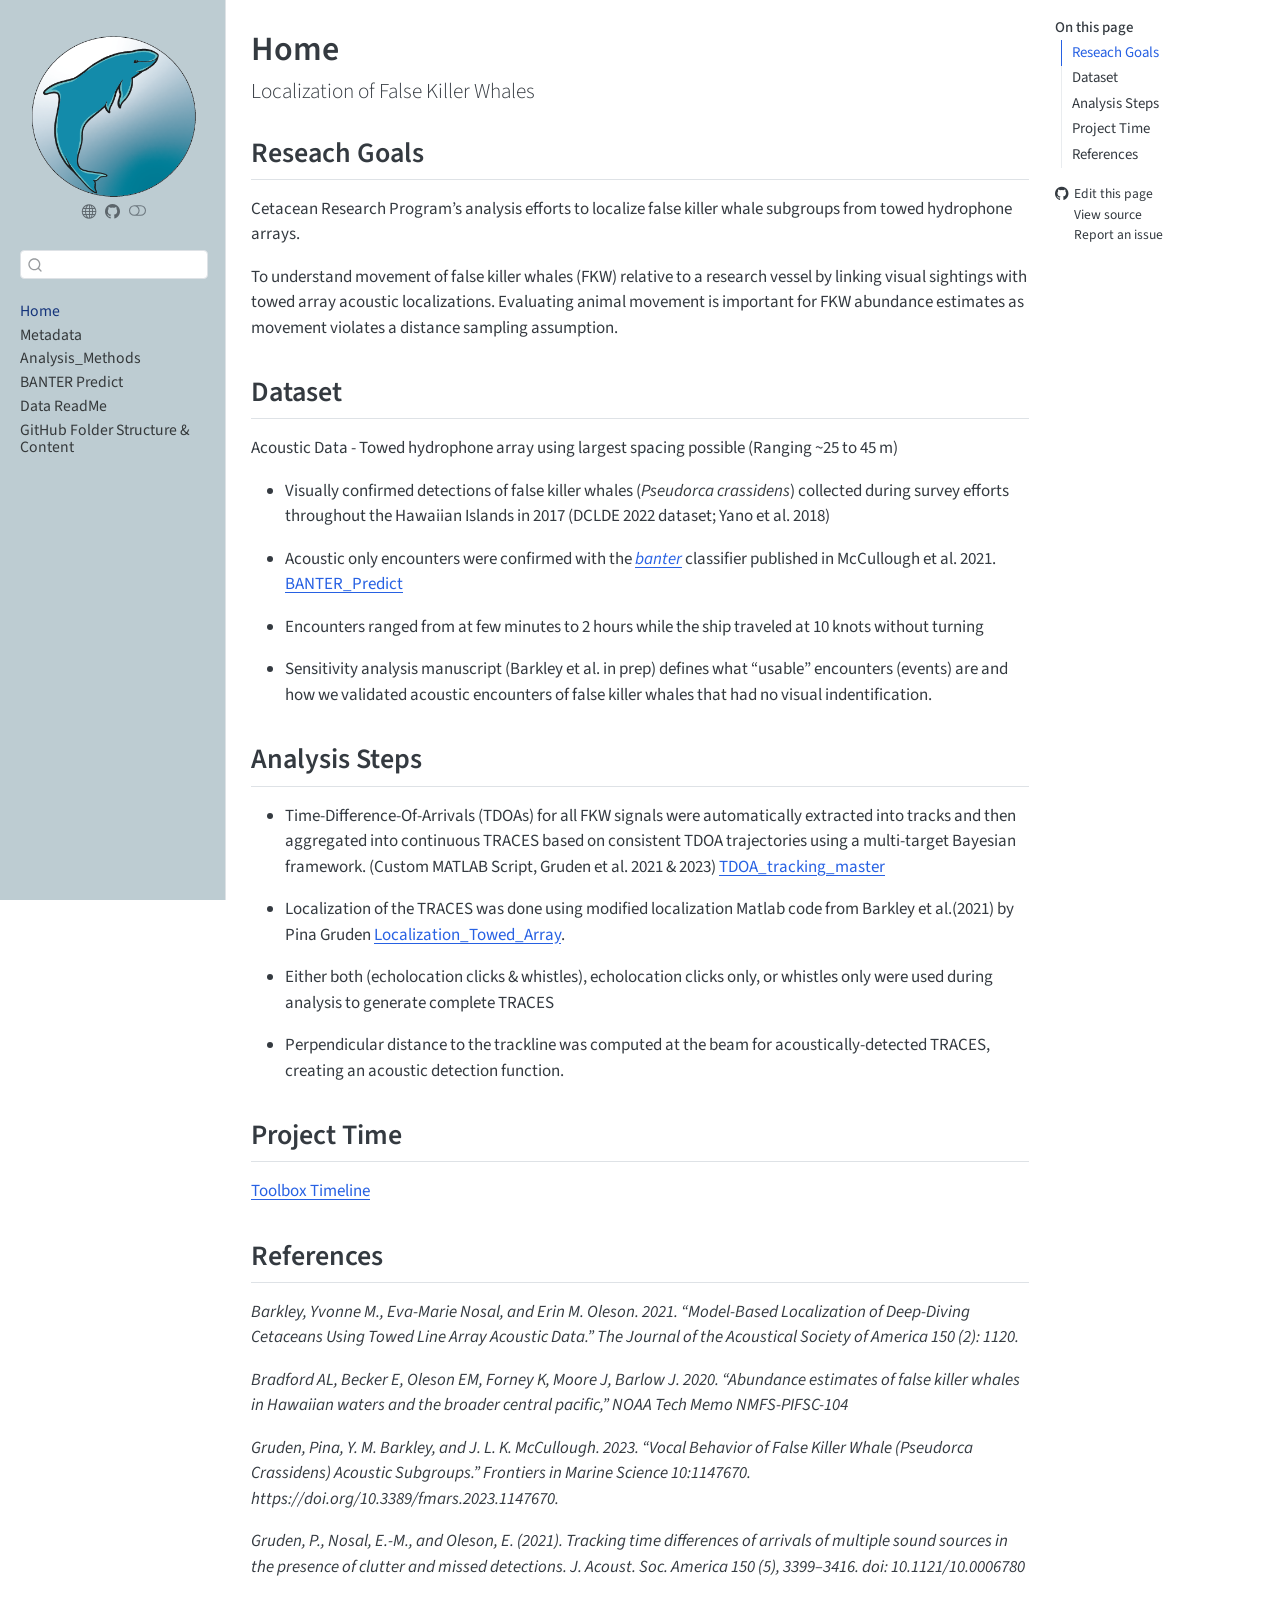
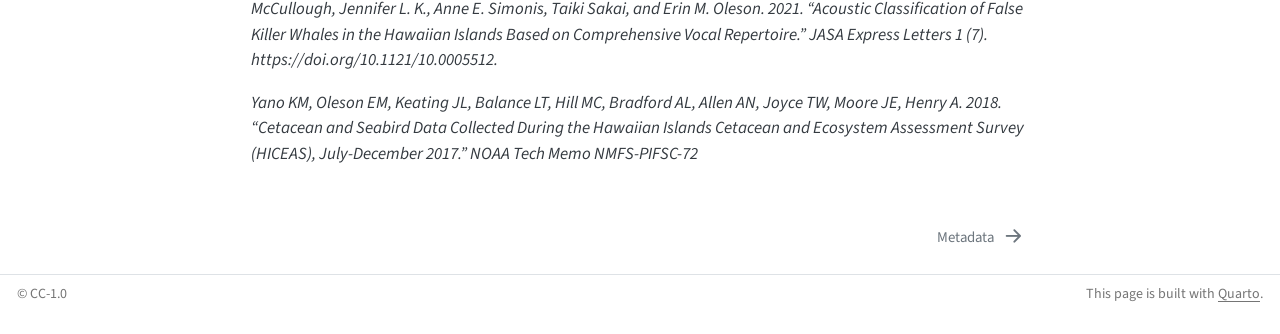
==== commit 5c03e252: "Built site for gh-pages" ====
--- a/index.html
+++ b/index.html
@@ -2,13 +2,16 @@
 <html xmlns="http://www.w3.org/1999/xhtml" lang="en" xml:lang="en"><head>
 
 <meta charset="utf-8">
-<meta name="generator" content="quarto-1.7.31">
+<meta name="generator" content="quarto-1.9.37">
 
 <meta name="viewport" content="width=device-width, initial-scale=1.0, user-scalable=yes">
 
 
 <title>Home – CRP_PC_TowedArray</title>
 <style>
+/* Default styles provided by pandoc.
+** See https://pandoc.org/MANUAL.html#variables-for-html for config info.
+*/
 code{white-space: pre-wrap;}
 span.smallcaps{font-variant: small-caps;}
 div.columns{display: flex; gap: min(4vw, 1.5em);}
@@ -37,14 +40,14 @@
 <script src="site_libs/quarto-html/tippy.umd.min.js"></script>
 <script src="site_libs/quarto-html/anchor.min.js"></script>
 <link href="site_libs/quarto-html/tippy.css" rel="stylesheet">
-<link href="site_libs/quarto-html/quarto-syntax-highlighting-e1a5c8363afafaef2c763b6775fbf3ca.css" rel="stylesheet" class="quarto-color-scheme" id="quarto-text-highlighting-styles">
-<link href="site_libs/quarto-html/quarto-syntax-highlighting-dark-8ef56b68f8fa1e9d2ba328e99e439f80.css" rel="stylesheet" class="quarto-color-scheme quarto-color-alternate" id="quarto-text-highlighting-styles">
-<link href="site_libs/quarto-html/quarto-syntax-highlighting-e1a5c8363afafaef2c763b6775fbf3ca.css" rel="stylesheet" class="quarto-color-scheme-extra" id="quarto-text-highlighting-styles">
+<link href="site_libs/quarto-html/quarto-syntax-highlighting-7f8f88aac4f3542376d5c11b86a4c14d.css" rel="stylesheet" class="quarto-color-scheme" id="quarto-text-highlighting-styles">
+<link href="site_libs/quarto-html/quarto-syntax-highlighting-dark-d0ae9245876894da5ac7e18953ecc5cc.css" rel="stylesheet" class="quarto-color-scheme quarto-color-alternate" id="quarto-text-highlighting-styles">
+<link href="site_libs/quarto-html/quarto-syntax-highlighting-7f8f88aac4f3542376d5c11b86a4c14d.css" rel="stylesheet" class="quarto-color-scheme-extra" id="quarto-text-highlighting-styles">
 <script src="site_libs/bootstrap/bootstrap.min.js"></script>
 <link href="site_libs/bootstrap/bootstrap-icons.css" rel="stylesheet">
-<link href="site_libs/bootstrap/bootstrap-53b6f8222e1ce1a8bcd800fbd7364f60.min.css" rel="stylesheet" append-hash="true" class="quarto-color-scheme" id="quarto-bootstrap" data-mode="light">
-<link href="site_libs/bootstrap/bootstrap-dark-c4519e516c76af1bb22a3985aa1b521c.min.css" rel="stylesheet" append-hash="true" class="quarto-color-scheme quarto-color-alternate" id="quarto-bootstrap" data-mode="dark">
-<link href="site_libs/bootstrap/bootstrap-53b6f8222e1ce1a8bcd800fbd7364f60.min.css" rel="stylesheet" append-hash="true" class="quarto-color-scheme-extra" id="quarto-bootstrap" data-mode="light">
+<link href="site_libs/bootstrap/bootstrap-13a39906b7e8b72b93fd7d879d6913ac.min.css" rel="stylesheet" append-hash="true" class="quarto-color-scheme" id="quarto-bootstrap" data-mode="light">
+<link href="site_libs/bootstrap/bootstrap-dark-6f148fdfc5ec14e9f951eb17949292fc.min.css" rel="stylesheet" append-hash="true" class="quarto-color-scheme quarto-color-alternate" id="quarto-bootstrap" data-mode="dark">
+<link href="site_libs/bootstrap/bootstrap-13a39906b7e8b72b93fd7d879d6913ac.min.css" rel="stylesheet" append-hash="true" class="quarto-color-scheme-extra" id="quarto-bootstrap" data-mode="light">
 <script id="quarto-search-options" type="application/json">{
   "location": "sidebar",
   "copy-button": false,
@@ -262,7 +265,8 @@
   <nav id="quarto-sidebar" class="sidebar collapse collapse-horizontal quarto-sidebar-collapse-item sidebar-navigation docked overflow-auto">
     <div class="pt-lg-2 mt-2 text-center sidebar-header">
       <a href="./index.html" class="sidebar-logo-link">
-      <img src="./images/FKW_OnlyWRing.png" alt="" class="sidebar-logo py-0 d-lg-inline d-none">
+      <img src="./images/FKW_OnlyWRing.png" alt="" class="sidebar-logo light-content py-0 d-lg-inline d-none">
+      <img src="./images/FKW_OnlyWRing.png" alt="" class="sidebar-logo dark-content py-0 d-lg-inline d-none">
       </a>
       <div class="sidebar-tools-main tools-wide">
     <a href="https://www.fisheries.noaa.gov/pacific-islands/population-assessments/passive-acoustics-pacific-islands" title="NOAA Fisheries PIFSC - Passive Acoustic Monitoring" class="quarto-navigation-tool px-1" aria-label="NOAA Fisheries PIFSC - Passive Acoustic Monitoring" target="_blank"><i class="bi bi-globe"></i></a>
@@ -461,13 +465,14 @@
       e.clearSelection();
     }
     const getTextToCopy = function(trigger) {
-        const codeEl = trigger.previousElementSibling.cloneNode(true);
-        for (const childEl of codeEl.children) {
-          if (isCodeAnnotation(childEl)) {
-            childEl.remove();
-          }
-        }
-        return codeEl.innerText;
+      const outerScaffold = trigger.parentElement.cloneNode(true);
+      const codeEl = outerScaffold.querySelector('code');
+      for (const childEl of codeEl.children) {
+        if (isCodeAnnotation(childEl)) {
+          childEl.remove();
+        }
+      }
+      return codeEl.innerText;
     }
     const clipboard = new window.ClipboardJS('.code-copy-button:not([data-in-quarto-modal])', {
       text: getTextToCopy
--- a/site_libs/quarto-html/quarto-syntax-highlighting-7f8f88aac4f3542376d5c11b86a4c14d.css
+++ b/site_libs/quarto-html/quarto-syntax-highlighting-7f8f88aac4f3542376d5c11b86a4c14d.css
@@ -0,0 +1,236 @@
+/* quarto syntax highlight colors */
+:root {
+  --quarto-hl-ot-color: #003B4F;
+  --quarto-hl-at-color: #657422;
+  --quarto-hl-ss-color: #20794D;
+  --quarto-hl-an-color: #5E5E5E;
+  --quarto-hl-fu-color: #4758AB;
+  --quarto-hl-st-color: #20794D;
+  --quarto-hl-cf-color: #003B4F;
+  --quarto-hl-op-color: #5E5E5E;
+  --quarto-hl-er-color: #AD0000;
+  --quarto-hl-bn-color: #AD0000;
+  --quarto-hl-al-color: #AD0000;
+  --quarto-hl-va-color: #111111;
+  --quarto-hl-bu-color: inherit;
+  --quarto-hl-ex-color: inherit;
+  --quarto-hl-pp-color: #AD0000;
+  --quarto-hl-in-color: #5E5E5E;
+  --quarto-hl-vs-color: #20794D;
+  --quarto-hl-wa-color: #5E5E5E;
+  --quarto-hl-do-color: #5E5E5E;
+  --quarto-hl-im-color: #00769E;
+  --quarto-hl-ch-color: #20794D;
+  --quarto-hl-dt-color: #AD0000;
+  --quarto-hl-fl-color: #AD0000;
+  --quarto-hl-co-color: #5E5E5E;
+  --quarto-hl-cv-color: #5E5E5E;
+  --quarto-hl-cn-color: #8f5902;
+  --quarto-hl-sc-color: #5E5E5E;
+  --quarto-hl-dv-color: #AD0000;
+  --quarto-hl-kw-color: #003B4F;
+}
+
+/* other quarto variables */
+:root {
+  --quarto-font-monospace: SFMono-Regular, Menlo, Monaco, Consolas, "Liberation Mono", "Courier New", monospace;
+}
+
+/* syntax highlight based on Pandoc's rules */
+pre > code.sourceCode > span {
+  color: #003B4F;
+}
+
+code.sourceCode > span {
+  color: #003B4F;
+}
+
+div.sourceCode,
+div.sourceCode pre.sourceCode {
+  color: #003B4F;
+}
+
+/* Normal */
+code span {
+  color: #003B4F;
+}
+
+/* Alert */
+code span.al {
+  color: #AD0000;
+  font-style: inherit;
+}
+
+/* Annotation */
+code span.an {
+  color: #5E5E5E;
+  font-style: inherit;
+}
+
+/* Attribute */
+code span.at {
+  color: #657422;
+  font-style: inherit;
+}
+
+/* BaseN */
+code span.bn {
+  color: #AD0000;
+  font-style: inherit;
+}
+
+/* BuiltIn */
+code span.bu {
+  font-style: inherit;
+}
+
+/* ControlFlow */
+code span.cf {
+  color: #003B4F;
+  font-weight: bold;
+  font-style: inherit;
+}
+
+/* Char */
+code span.ch {
+  color: #20794D;
+  font-style: inherit;
+}
+
+/* Constant */
+code span.cn {
+  color: #8f5902;
+  font-style: inherit;
+}
+
+/* Comment */
+code span.co {
+  color: #5E5E5E;
+  font-style: inherit;
+}
+
+/* CommentVar */
+code span.cv {
+  color: #5E5E5E;
+  font-style: italic;
+}
+
+/* Documentation */
+code span.do {
+  color: #5E5E5E;
+  font-style: italic;
+}
+
+/* DataType */
+code span.dt {
+  color: #AD0000;
+  font-style: inherit;
+}
+
+/* DecVal */
+code span.dv {
+  color: #AD0000;
+  font-style: inherit;
+}
+
+/* Error */
+code span.er {
+  color: #AD0000;
+  font-style: inherit;
+}
+
+/* Extension */
+code span.ex {
+  font-style: inherit;
+}
+
+/* Float */
+code span.fl {
+  color: #AD0000;
+  font-style: inherit;
+}
+
+/* Function */
+code span.fu {
+  color: #4758AB;
+  font-style: inherit;
+}
+
+/* Import */
+code span.im {
+  color: #00769E;
+  font-style: inherit;
+}
+
+/* Information */
+code span.in {
+  color: #5E5E5E;
+  font-style: inherit;
+}
+
+/* Keyword */
+code span.kw {
+  color: #003B4F;
+  font-weight: bold;
+  font-style: inherit;
+}
+
+/* Operator */
+code span.op {
+  color: #5E5E5E;
+  font-style: inherit;
+}
+
+/* Other */
+code span.ot {
+  color: #003B4F;
+  font-style: inherit;
+}
+
+/* Preprocessor */
+code span.pp {
+  color: #AD0000;
+  font-style: inherit;
+}
+
+/* SpecialChar */
+code span.sc {
+  color: #5E5E5E;
+  font-style: inherit;
+}
+
+/* SpecialString */
+code span.ss {
+  color: #20794D;
+  font-style: inherit;
+}
+
+/* String */
+code span.st {
+  color: #20794D;
+  font-style: inherit;
+}
+
+/* Variable */
+code span.va {
+  color: #111111;
+  font-style: inherit;
+}
+
+/* VerbatimString */
+code span.vs {
+  color: #20794D;
+  font-style: inherit;
+}
+
+/* Warning */
+code span.wa {
+  color: #5E5E5E;
+  font-style: italic;
+}
+
+.prevent-inlining {
+  content: "</";
+}
+
+/*# sourceMappingURL=789ad8cd35626ba772517505b42a116e.css.map */
--- a/site_libs/quarto-html/quarto-syntax-highlighting-dark-d0ae9245876894da5ac7e18953ecc5cc.css
+++ b/site_libs/quarto-html/quarto-syntax-highlighting-dark-d0ae9245876894da5ac7e18953ecc5cc.css
@@ -0,0 +1,219 @@
+/* quarto syntax highlight colors */
+:root {
+  --quarto-hl-al-color: #f07178;
+  --quarto-hl-an-color: #d4d0ab;
+  --quarto-hl-at-color: #00e0e0;
+  --quarto-hl-bn-color: #d4d0ab;
+  --quarto-hl-bu-color: #abe338;
+  --quarto-hl-ch-color: #abe338;
+  --quarto-hl-co-color: #f8f8f2;
+  --quarto-hl-cv-color: #ffd700;
+  --quarto-hl-cn-color: #ffd700;
+  --quarto-hl-cf-color: #ffa07a;
+  --quarto-hl-dt-color: #ffa07a;
+  --quarto-hl-dv-color: #d4d0ab;
+  --quarto-hl-do-color: #f8f8f2;
+  --quarto-hl-er-color: #f07178;
+  --quarto-hl-ex-color: #00e0e0;
+  --quarto-hl-fl-color: #d4d0ab;
+  --quarto-hl-fu-color: #ffa07a;
+  --quarto-hl-im-color: #abe338;
+  --quarto-hl-in-color: #d4d0ab;
+  --quarto-hl-kw-color: #ffa07a;
+  --quarto-hl-op-color: #ffa07a;
+  --quarto-hl-ot-color: #00e0e0;
+  --quarto-hl-pp-color: #dcc6e0;
+  --quarto-hl-re-color: #00e0e0;
+  --quarto-hl-sc-color: #abe338;
+  --quarto-hl-ss-color: #abe338;
+  --quarto-hl-st-color: #abe338;
+  --quarto-hl-va-color: #00e0e0;
+  --quarto-hl-vs-color: #abe338;
+  --quarto-hl-wa-color: #dcc6e0;
+}
+
+/* other quarto variables */
+:root {
+  --quarto-font-monospace: SFMono-Regular, Menlo, Monaco, Consolas, "Liberation Mono", "Courier New", monospace;
+}
+
+/* syntax highlight based on Pandoc's rules */
+pre > code.sourceCode > span {
+  color: #f8f8f2;
+}
+
+code.sourceCode > span {
+  color: #f8f8f2;
+}
+
+div.sourceCode,
+div.sourceCode pre.sourceCode {
+  color: #f8f8f2;
+}
+
+/* Normal */
+code span {
+  color: #f8f8f2;
+}
+
+/* Alert */
+code span.al {
+  color: #f07178;
+}
+
+/* Annotation */
+code span.an {
+  color: #d4d0ab;
+}
+
+/* Attribute */
+code span.at {
+  color: #00e0e0;
+}
+
+/* BaseN */
+code span.bn {
+  color: #d4d0ab;
+}
+
+/* BuiltIn */
+code span.bu {
+  color: #abe338;
+}
+
+/* ControlFlow */
+code span.cf {
+  font-weight: bold;
+  color: #ffa07a;
+}
+
+/* Char */
+code span.ch {
+  color: #abe338;
+}
+
+/* Constant */
+code span.cn {
+  color: #ffd700;
+}
+
+/* Comment */
+code span.co {
+  font-style: italic;
+  color: #f8f8f2;
+}
+
+/* CommentVar */
+code span.cv {
+  color: #ffd700;
+}
+
+/* Documentation */
+code span.do {
+  color: #f8f8f2;
+}
+
+/* DataType */
+code span.dt {
+  color: #ffa07a;
+}
+
+/* DecVal */
+code span.dv {
+  color: #d4d0ab;
+}
+
+/* Error */
+code span.er {
+  color: #f07178;
+  text-decoration: underline;
+}
+
+/* Extension */
+code span.ex {
+  font-weight: bold;
+  color: #00e0e0;
+}
+
+/* Float */
+code span.fl {
+  color: #d4d0ab;
+}
+
+/* Function */
+code span.fu {
+  color: #ffa07a;
+}
+
+/* Import */
+code span.im {
+  color: #abe338;
+}
+
+/* Information */
+code span.in {
+  color: #d4d0ab;
+}
+
+/* Keyword */
+code span.kw {
+  font-weight: bold;
+  color: #ffa07a;
+}
+
+/* Operator */
+code span.op {
+  color: #ffa07a;
+}
+
+/* Other */
+code span.ot {
+  color: #00e0e0;
+}
+
+/* Preprocessor */
+code span.pp {
+  color: #dcc6e0;
+}
+
+/* RegionMarker */
+code span.re {
+  background-color: #f8f8f2;
+  color: #00e0e0;
+}
+
+/* SpecialChar */
+code span.sc {
+  color: #abe338;
+}
+
+/* SpecialString */
+code span.ss {
+  color: #abe338;
+}
+
+/* String */
+code span.st {
+  color: #abe338;
+}
+
+/* Variable */
+code span.va {
+  color: #00e0e0;
+}
+
+/* VerbatimString */
+code span.vs {
+  color: #abe338;
+}
+
+/* Warning */
+code span.wa {
+  color: #dcc6e0;
+}
+
+.prevent-inlining {
+  content: "</";
+}
+
+/*# sourceMappingURL=e2dac9153eaf3c552d5043f9565d03d7.css.map */
--- a/site_libs/quarto-html/quarto-syntax-highlighting-7f8f88aac4f3542376d5c11b86a4c14d.css
+++ b/site_libs/quarto-html/quarto-syntax-highlighting-7f8f88aac4f3542376d5c11b86a4c14d.css
@@ -0,0 +1,236 @@
+/* quarto syntax highlight colors */
+:root {
+  --quarto-hl-ot-color: #003B4F;
+  --quarto-hl-at-color: #657422;
+  --quarto-hl-ss-color: #20794D;
+  --quarto-hl-an-color: #5E5E5E;
+  --quarto-hl-fu-color: #4758AB;
+  --quarto-hl-st-color: #20794D;
+  --quarto-hl-cf-color: #003B4F;
+  --quarto-hl-op-color: #5E5E5E;
+  --quarto-hl-er-color: #AD0000;
+  --quarto-hl-bn-color: #AD0000;
+  --quarto-hl-al-color: #AD0000;
+  --quarto-hl-va-color: #111111;
+  --quarto-hl-bu-color: inherit;
+  --quarto-hl-ex-color: inherit;
+  --quarto-hl-pp-color: #AD0000;
+  --quarto-hl-in-color: #5E5E5E;
+  --quarto-hl-vs-color: #20794D;
+  --quarto-hl-wa-color: #5E5E5E;
+  --quarto-hl-do-color: #5E5E5E;
+  --quarto-hl-im-color: #00769E;
+  --quarto-hl-ch-color: #20794D;
+  --quarto-hl-dt-color: #AD0000;
+  --quarto-hl-fl-color: #AD0000;
+  --quarto-hl-co-color: #5E5E5E;
+  --quarto-hl-cv-color: #5E5E5E;
+  --quarto-hl-cn-color: #8f5902;
+  --quarto-hl-sc-color: #5E5E5E;
+  --quarto-hl-dv-color: #AD0000;
+  --quarto-hl-kw-color: #003B4F;
+}
+
+/* other quarto variables */
+:root {
+  --quarto-font-monospace: SFMono-Regular, Menlo, Monaco, Consolas, "Liberation Mono", "Courier New", monospace;
+}
+
+/* syntax highlight based on Pandoc's rules */
+pre > code.sourceCode > span {
+  color: #003B4F;
+}
+
+code.sourceCode > span {
+  color: #003B4F;
+}
+
+div.sourceCode,
+div.sourceCode pre.sourceCode {
+  color: #003B4F;
+}
+
+/* Normal */
+code span {
+  color: #003B4F;
+}
+
+/* Alert */
+code span.al {
+  color: #AD0000;
+  font-style: inherit;
+}
+
+/* Annotation */
+code span.an {
+  color: #5E5E5E;
+  font-style: inherit;
+}
+
+/* Attribute */
+code span.at {
+  color: #657422;
+  font-style: inherit;
+}
+
+/* BaseN */
+code span.bn {
+  color: #AD0000;
+  font-style: inherit;
+}
+
+/* BuiltIn */
+code span.bu {
+  font-style: inherit;
+}
+
+/* ControlFlow */
+code span.cf {
+  color: #003B4F;
+  font-weight: bold;
+  font-style: inherit;
+}
+
+/* Char */
+code span.ch {
+  color: #20794D;
+  font-style: inherit;
+}
+
+/* Constant */
+code span.cn {
+  color: #8f5902;
+  font-style: inherit;
+}
+
+/* Comment */
+code span.co {
+  color: #5E5E5E;
+  font-style: inherit;
+}
+
+/* CommentVar */
+code span.cv {
+  color: #5E5E5E;
+  font-style: italic;
+}
+
+/* Documentation */
+code span.do {
+  color: #5E5E5E;
+  font-style: italic;
+}
+
+/* DataType */
+code span.dt {
+  color: #AD0000;
+  font-style: inherit;
+}
+
+/* DecVal */
+code span.dv {
+  color: #AD0000;
+  font-style: inherit;
+}
+
+/* Error */
+code span.er {
+  color: #AD0000;
+  font-style: inherit;
+}
+
+/* Extension */
+code span.ex {
+  font-style: inherit;
+}
+
+/* Float */
+code span.fl {
+  color: #AD0000;
+  font-style: inherit;
+}
+
+/* Function */
+code span.fu {
+  color: #4758AB;
+  font-style: inherit;
+}
+
+/* Import */
+code span.im {
+  color: #00769E;
+  font-style: inherit;
+}
+
+/* Information */
+code span.in {
+  color: #5E5E5E;
+  font-style: inherit;
+}
+
+/* Keyword */
+code span.kw {
+  color: #003B4F;
+  font-weight: bold;
+  font-style: inherit;
+}
+
+/* Operator */
+code span.op {
+  color: #5E5E5E;
+  font-style: inherit;
+}
+
+/* Other */
+code span.ot {
+  color: #003B4F;
+  font-style: inherit;
+}
+
+/* Preprocessor */
+code span.pp {
+  color: #AD0000;
+  font-style: inherit;
+}
+
+/* SpecialChar */
+code span.sc {
+  color: #5E5E5E;
+  font-style: inherit;
+}
+
+/* SpecialString */
+code span.ss {
+  color: #20794D;
+  font-style: inherit;
+}
+
+/* String */
+code span.st {
+  color: #20794D;
+  font-style: inherit;
+}
+
+/* Variable */
+code span.va {
+  color: #111111;
+  font-style: inherit;
+}
+
+/* VerbatimString */
+code span.vs {
+  color: #20794D;
+  font-style: inherit;
+}
+
+/* Warning */
+code span.wa {
+  color: #5E5E5E;
+  font-style: italic;
+}
+
+.prevent-inlining {
+  content: "</";
+}
+
+/*# sourceMappingURL=789ad8cd35626ba772517505b42a116e.css.map */
